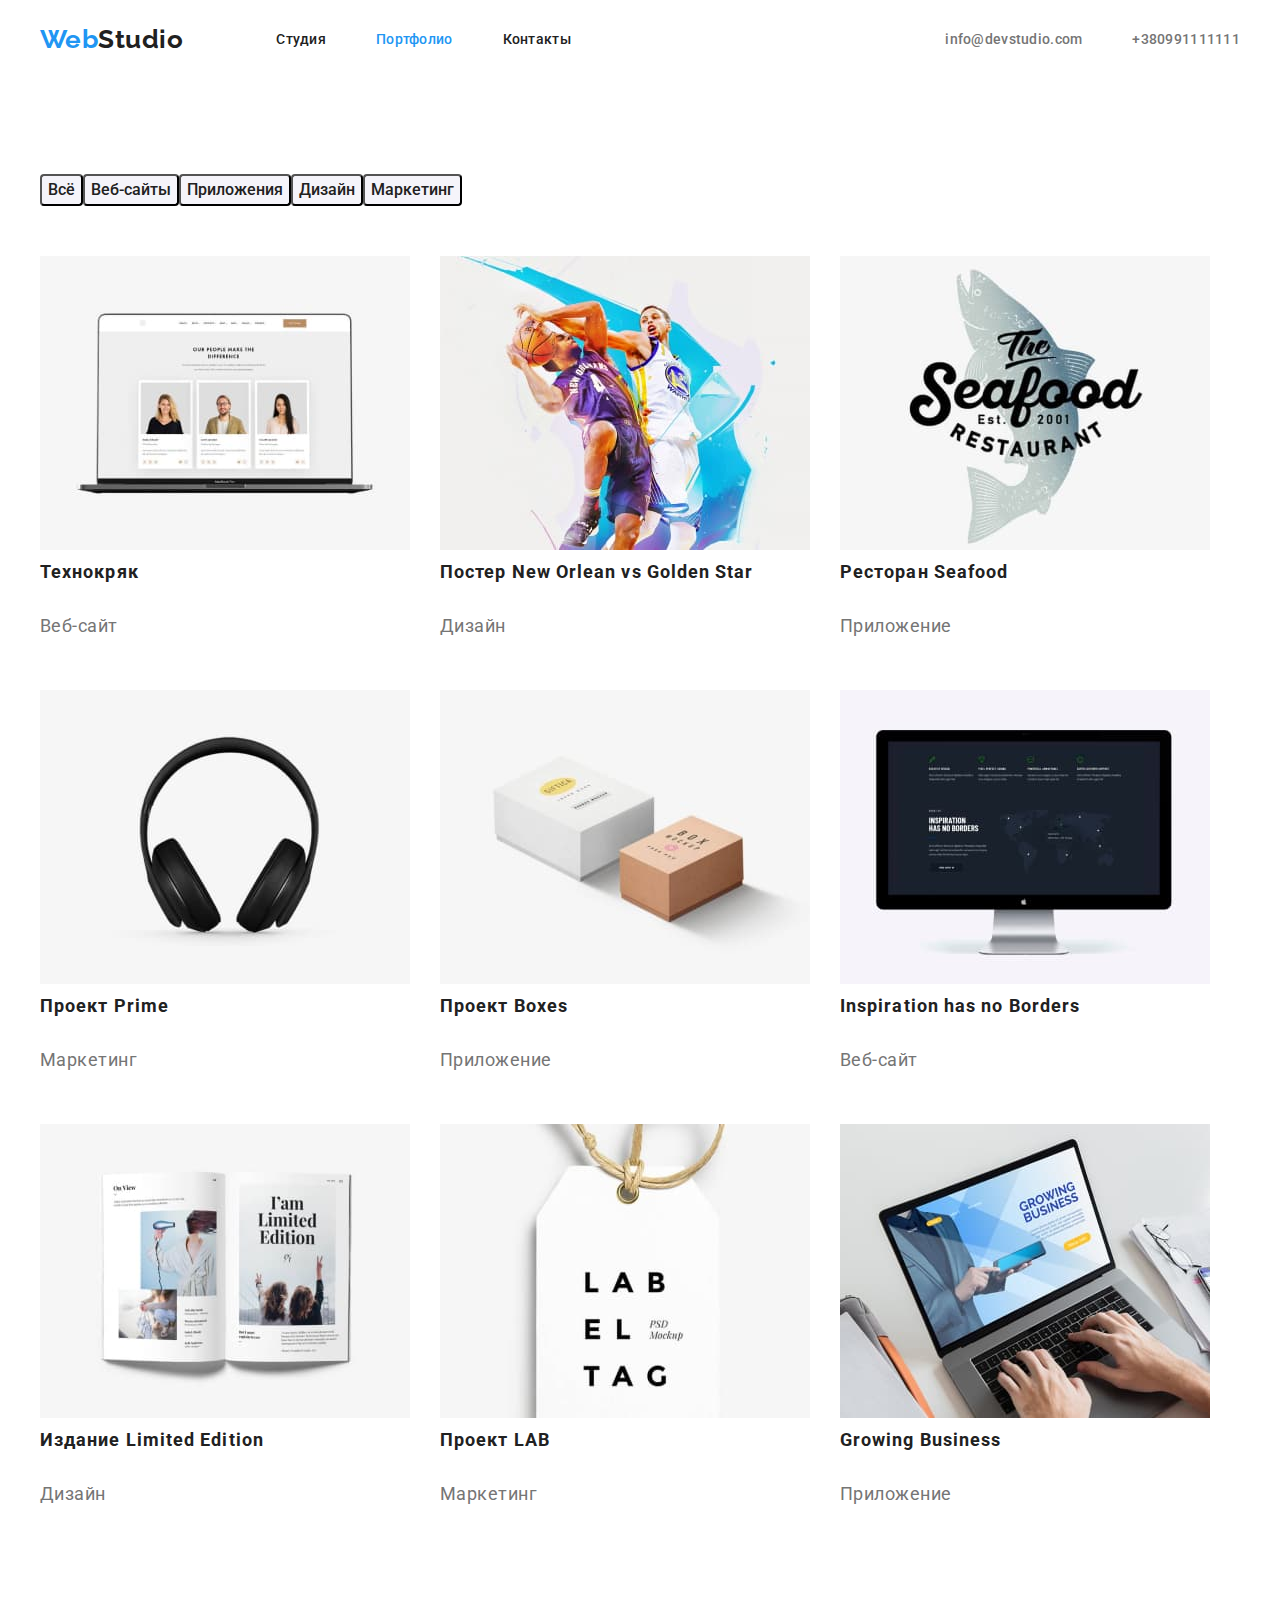
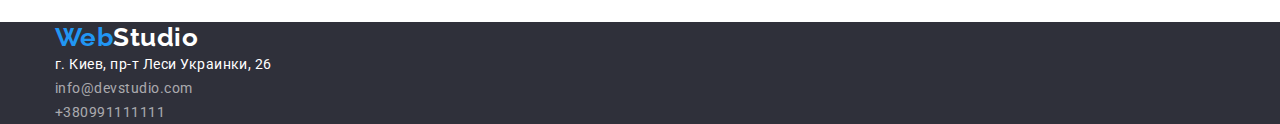
==== portfolio.html @ bba6cf18 "comit 4" ====
<!DOCTYPE html>
<html lang="en"></html>
<head>
  <meta charset="UTF-8" />
  <meta name="vievport" content="width=device-width, initial-scale=1.0" />
  <title>Document</title>
  <link
    href="https://fonts.googleapis.com/css2?family=Raleway:wght@700&family=Roboto:wght@400;500;700;900&display=swap"
    rel="stylesheet"
  />
  <link
    rel="stylesheet"
    href="https://cdnjs.cloudflare.com/ajax/libs/modern-normalize/1.1.0/modern-normalize.min.css"
  />
  <link rel="stylesheet" href="./css/styles.css" />
</head>
<body>
  <header>
    <div class="container header">
      <!-- <logo> -->
      <a href="./images/webStudio.jpg" class="logo heder"
        >Web<span class="studio">Studio</span></a
      >
      <!-- <nav> -->
      <nav>
        <ul class="site-nav list">
          <li class="item">
            <a href="./index.html" class="link">Студия</a>
          </li>
          <li class="item">
            <a href="./portfolio.html" class="link curent">Портфолио</a>
          </li>
          <li class="item">
            <a href="/" class="link">Контакты</a>
          </li>
        </ul>
      </nav>
      <!-- auth -->
      <ul class="site-auth list">
        <li class="item">
          <a href="emailto:info@devstudio.com" class="link"
            >info@devstudio.com</a
          >
        </li>
        <li class="item">
          <a href="tel=+380991111111" class="link">+380991111111</a>
        </li>
      </ul>
    </div>
  </header>

  <!-- list -->
  <main>
    <section class="button">
      <ul class="list container main">
        <li><button type="button" class="secondary">Всё</button></li>
        <li><button type="button" class="secondary">Веб-сайты</button></li>
        <li><button type="button" class="secondary">Приложения</button></li>
        <li><button type="button" class="secondary">Дизайн</button></li>
        <li><button type="button" class="secondary">Маркетинг</button></li>
      </ul>

      <!-- content -->
      <ul class="list container content-two-page">
        <li class="photo-text">
          <a href="/" class="photo-imag">
            <img src="./images/portfolio1.jpg" width="370" alt="ноутбук" />
            <dt class="photo-main">Технокряк</dt>
            <p class="photo-secondary">Веб-сайт</p>
          </a>
        </li>
        <li class="photo-text">
          <a href="/" class="photo-imag">
            <img src="./images/portfolio2.jpg" width="370" alt="игра" />
            <dt class="photo-main">Постер New Orlean vs Golden Star</dt>
            <p class="photo-secondary">Дизайн</p>
          </a>
        </li>
        <li class="photo-text">
          <a href="/" class="photo-imag">
            <img src="./images/portfolio3.jpg" width="370" alt="принт" />
            <dt class="photo-main">Ресторан Seafood</dt>
            <p class="photo-secondary">Приложение</p>
          </a>
        </li>
        <li class="photo-text">
          <a href="/" class="photo-imag">
            <img src="./images/portfolio4.jpg" width="370" alt="наушники" />
            <dt class="photo-main">Проект Prime</dt>
            <p class="photo-secondary">Маркетинг</p>
          </a>
        </li>
        <li class="photo-text">
          <a href="/" class="photo-imag">
            <img src="./images/portfolio5.jpg" width="370" alt="коробки" />
            <dt class="photo-main">Проект Boxes</dt>
            <p class="photo-secondary">Приложение</p>
          </a>
        </li>
        <li class="photo-text">
          <a href="/" class="photo-imag">
            <img src="./images/portfolio6.jpg" width="370" alt="монитор" />
            <dt class="photo-main">Inspiration has no Borders</dt>
            <p class="photo-secondary">Веб-сайт</p>
          </a>
        </li>
        <li class="photo-text">
          <a href="/" class="photo-imag">
            <img src="./images/portfolio7.jpg" width="370" alt="каталог" />
            <dt class="photo-main">Издание Limited Edition</dt>
            <p class="photo-secondary">Дизайн</p>
          </a>
        </li>
        <li class="photo-text">
          <a href="/" class="photo-imag">
            <img src="./images/portfolio8.jpg" width="370" alt="лейбл" />
            <dt class="photo-main">Проект LAB</dt>
            <p class="photo-secondary">Маркетинг</p>
          </a>
        </li>
        <li class="photo-text">
          <a href="/" class="photo-imag">
            <img src="./images/portfolio9.jpg" width="370" alt="робота" />
            <dt class="photo-main">Growing Business</dt>
            <p class="photo-secondary">Приложение</p>
          </a>
        </li>
      </ul>
    </section>
  </main>

  <!-- supporting information -->
  <footer class="footer">
    <div class="container-footer">
      <a href="./images/webStudio.jpg" class="logo footer"
        >Web<span class="footer-studio">Studio</span></a
      >
      <adress>
        <ul class="list">
          <li>
            <a
              href="https://www.google.com/maps/place/%D0%B1%D1%83%D0%BB%D1%8C%D0%B2%D0%B0%D1%80+%D0%9B%D0%B5%D1%81%D1%96+%D0%A3%D0%BA%D1%80%D0%B0%D1%97%D0%BD%D0%BA%D0%B8,+26,+%D0%9A%D0%B8%D1%97%D0%B2,+02000/@50.4265807,30.5361971,17z/data=!3m1!4b1!4m5!3m4!1s0x40d4cf0e033ecbe9:0x57a4dffefec77da0!8m2!3d50.4265807!4d30.5383858"
              target="_blank"
              rel="noopener noreferrer"
              class="footer-adres"
              >г. Киев, пр-т Леси Украинки, 26</a
            >
          </li>
          <li>
            <a href="emailto:info@devstudio.com" class="footer-nav"
              >info@devstudio.com</a
            >
          </li>
          <li>
            <a href="tel=+380991111111" class="footer-nav">+380991111111</a>
          </li>
        </ul>
      </adress>
    </div>
  </footer>
</body>
---- css/styles.css ----
:root {
  --primery-text-cplor: #212121;
  --secondary-color: rgba(117, 117, 117, 1);
  --akcent: #2196f3;
  --primary-wite-color: #fff;
  --secondary-color-two: rgba(245, 244, 250, 1);
  --color-fon-hed-fot: rgba(47, 48, 58, 1);
}

body {
  background-color: var(--primary-wite-color);
  color: var(--primery-text-cplor);

  font-family: Roboto, sans-serif;
  letter-spacing: 0.03em;
}

b,
ul,
h1,
h2,
h3,
h4,
h5,
h6 {
  margin: 0;
  padding-left: 0;
}

.list {
  list-style: none;
}

.container {
  display: flex;
  margin-left: auto;
  margin-right: auto;
  align-items: center;
  padding-left: 15px;
  padding-right: 15px;
  width: 1230px;
}

.container-footer {
  margin-left: auto;
  margin-right: auto;
  align-items: center;
  padding-left: 15px;
  padding-right: 15px;
  width: 1200px;
}

/* button----------------------------------------  */
button {
  cursor: pointer;
}
/* button hero */
.button .primary {
  color: var(--primary-wite-color);
  background-color: var(--akcent);

  box-shadow: 0px 4px 4px rgba(0, 0, 0, 0.15);
  border-radius: 4px;

  font-weight: 700;
  font-size: 16px;
  line-height: 30px;
}
/* button two page */
.button .secondary {
  margin-top: 94px;

  font-family: Roboto, sans-serif;
  color: var(--primery-text-cplor);
  background-color: var(--secondary-color-two);
  cursor: pointer;
  font-family: Roboto, sans-serif;

  border-radius: 4px;

  font-weight: 500;
  font-size: 16px;
  line-height: 1.62;
}

.button .secondary:hover,
.button .secondary:focus {
  color: var(--primary-wite-color);
  background-color: var(--akcent);
}

/* header---------------------------------------- */

/* logo----------------------------------------  */

.logo.heder {
  margin-right: 93px;

  color: var(--akcent);
  font-family: Raleway, sans-serif;
  font-weight: 700;
  font-size: 26px;
  line-height: 1.2;

  text-decoration: none;
}

.logo .studio {
  color: var(--primery-text-cplor);
}

/* nav----------------------------------------- */
.site-nav {
  display: flex;
}
.site-nav .item {
  margin-right: 50px;
}
.site-nav .item:last-child {
  margin-right: 0;
}
.site-nav .link {
  display: block;
  padding-top: 32px;
  padding-bottom: 32px;

  color: var(--primery-text-cplor);
  font-weight: 500;
  font-size: 14px;
  line-height: 1.14;
  letter-spacing: 0.02em;

  text-decoration: none;
}
.site-nav .link:hover,
.site-nav .link:focus {
  color: var(--akcent);
}

/* auth----------------------------------------  */
.site-auth {
  display: flex;
  margin-left: auto;
}
.site-auth .item + .item {
  margin-left: 50px;
}
.site-auth .link {
  display: block;
  padding-top: 32px;
  padding-bottom: 32px;

  color: var(--secondary-color);
  font-weight: 500;
  font-size: 14px;
  line-height: 1.14;
  letter-spacing: 0.02em;
  text-decoration: none;
}
.site-auth .link:hover,
.site-auth .link:focus {
  color: var(--akcent);
}

.site-nav .link.curent {
  color: var(--akcent);
}

/* main---------------------------------------- */
/* hero---------------------------------------- */
.content.button {
  background-color: var(--color-fon-hed-fot);
  text-transform: uppercase;

  text-align: center;

  height: 600px;
  margin-left: auto;
  margin-right: auto;
}
.content .hero-text {
  color: var(--primary-wite-color);
  font-weight: 900;
  font-size: 44px;
  line-height: 1.36;
  text-align: center;
  letter-spacing: 0.06em;
}
/* work---------------------------------------- */
.work-factory {
  margin-left: 30px;
}
.work-factory:nth-child(+ 3) {
  margin-right: 0;
}
.work-main {
  text-transform: uppercase;
  font-weight: 700;
  font-size: 14px;
  line-height: 1.14;
}
.work-secondary {
  color: var(--secondary-color);

  font-size: 14px;
  line-height: 1.71;
}

/* photo---------------------------------------- */
.photo-factory {
  margin-right: 30px;
}
.photo-factory:nth-child(+ 3) {
  margin-right: 0;
}

.head-text {
  font-weight: 700;
  font-size: 36px;
  line-height: 1.16;
  text-align: center;
  margin-top: 94px;
  margin-bottom: 50px;
}
/* employees---------------------------------------- */
.content.employees {
  background-color: var(--secondary-color-two);
}
.content.employees .fon {
  background-color: var(--primary-wite-color);
  margin-right: 30px;
  margin-bottom: 94px;
}
.fon:nth-child(+ 1) {
  margin: 0;
}
.content .employees-main {
  font-weight: 500;
  font-size: 16px;
  line-height: 1.18;
}
.content .employees-secondary {
  color: var(--secondary-color);

  font-size: 16px;
  line-height: 1.18;
}

/* content two page---------------------------------------- */
.container.main {
  margin-left: auto;
  margin-right: auto;
}

.content-two-page {
  display: flex;
  flex-wrap: wrap;
  margin-top: 50px;
  margin-bottom: 94px;
}

.photo-text {
  box-sizing: border-box;
  /* border: 1px;
  border-color: aquamarine;  */

  height: 404px;
  width: 370px;
  margin-right: 30px;
  margin-bottom: 30px;
}
.photo-text:nth-child(3n) {
  margin-right: 0;
}
.photo-text:nth-last-child(-n + 3) {
  margin-bottom: 0;
}
.photo-imag {
  text-decoration: none;
}

.photo-main {
  color: var(--primery-text-cplor);
  font-weight: 700;
  font-size: 18px;
  line-height: 2;
  letter-spacing: 0.06em;
}
.photo-secondary {
  color: var(--secondary-color);

  font-size: 18px;
  line-height: 1.97;
}

/* footer---------------------------------------- */
.footer {
  background-color: var(--color-fon-hed-fot);
}
.logo.footer {
  color: var(--akcent);
  font-family: Raleway, sans-serif;
  font-weight: 700;
  font-size: 26px;
  line-height: 1.2;

  text-decoration: none;
}
.footer-studio {
  color: var(--primary-wite-color);
}
.footer .footer-adres {
  color: #fff;

  font-size: 14px;
  line-height: 1.7;

  text-decoration: none;
}
.footer .footer-nav {
  color: rgba(255, 255, 255, 0.6);

  font-size: 14px;
  line-height: 1.7;

  text-decoration: none;
}

/* support information---------------------------------------- */

/* wite: #FFFFFF */
/* color header and footer: rgba(47, 48, 58, 1) */
/* secondary color page: rgba(245, 244, 250, 1) */

/* akcent color: #2196F3 */

/* main text color: #212121 */
/* secondary text color: rgba(117, 117, 117, 1) */

/* color secondary text address: rgba(255, 255, 255, 0.6) */
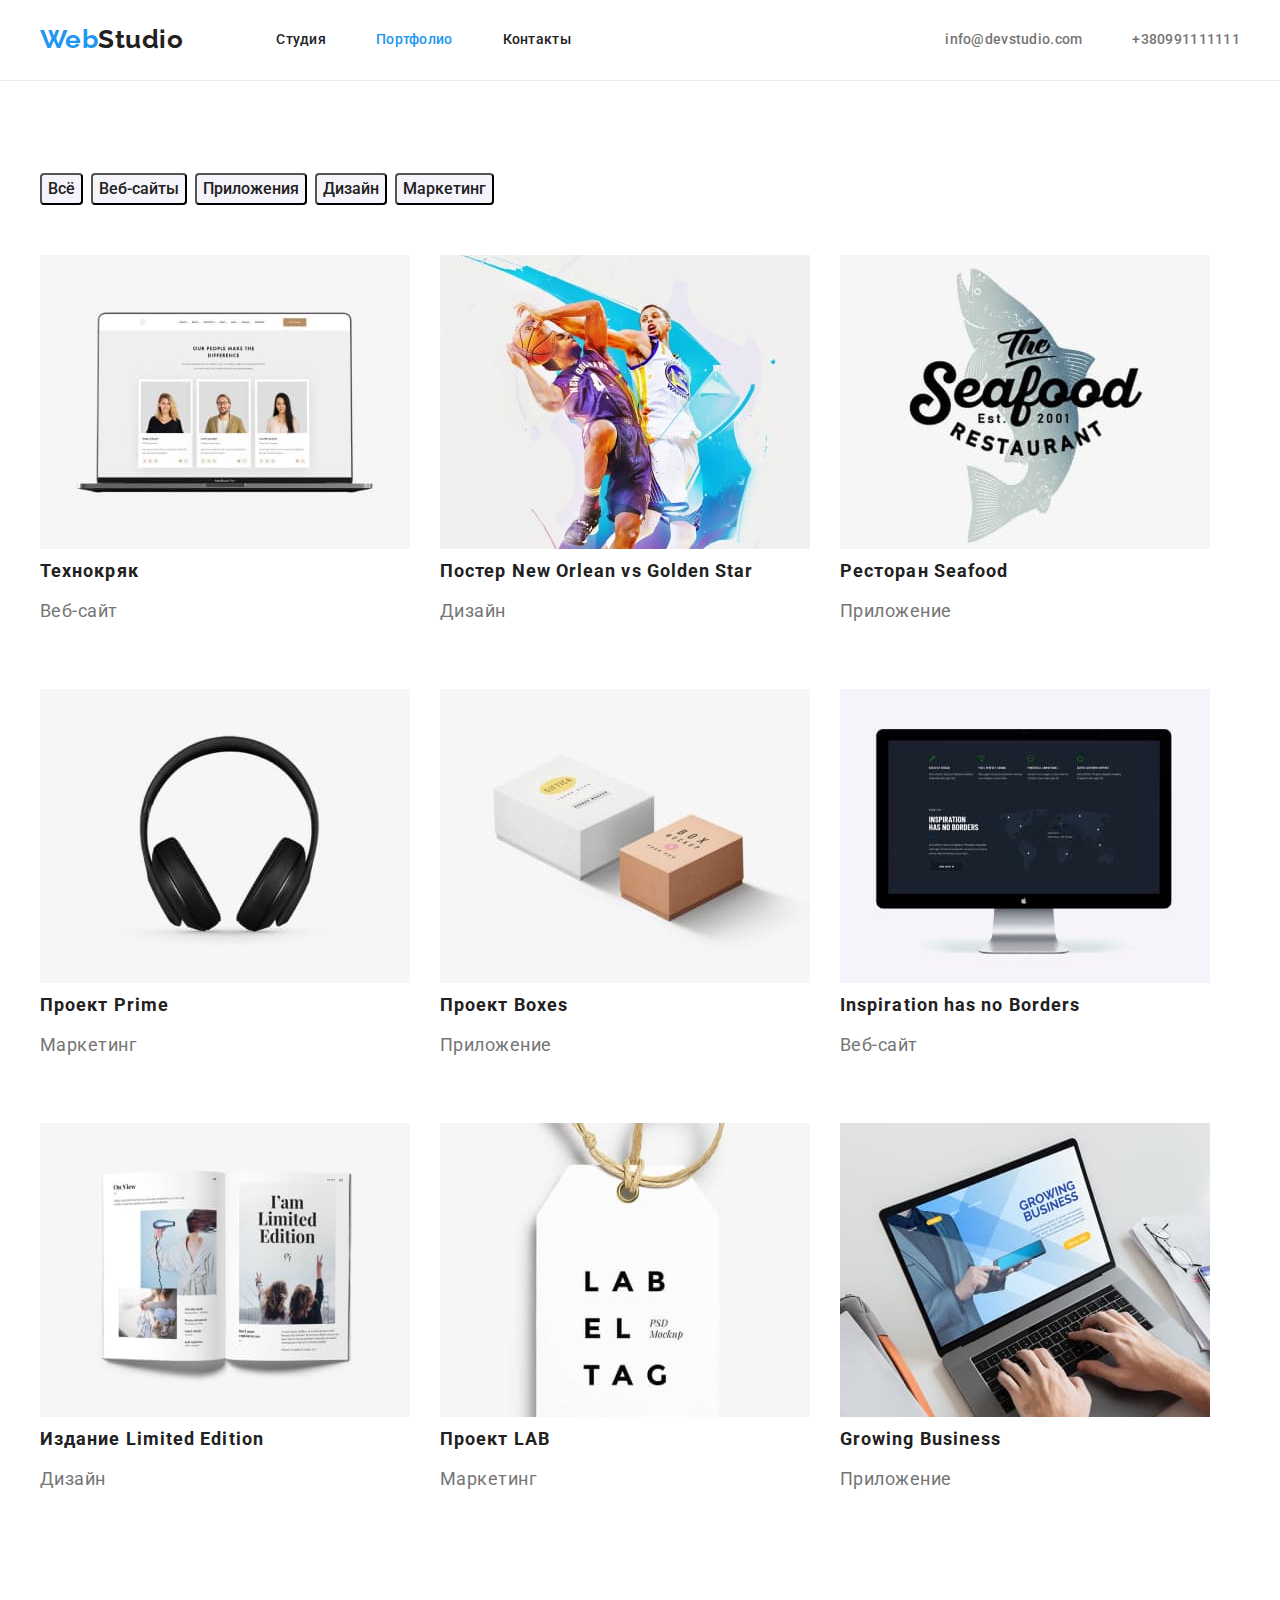
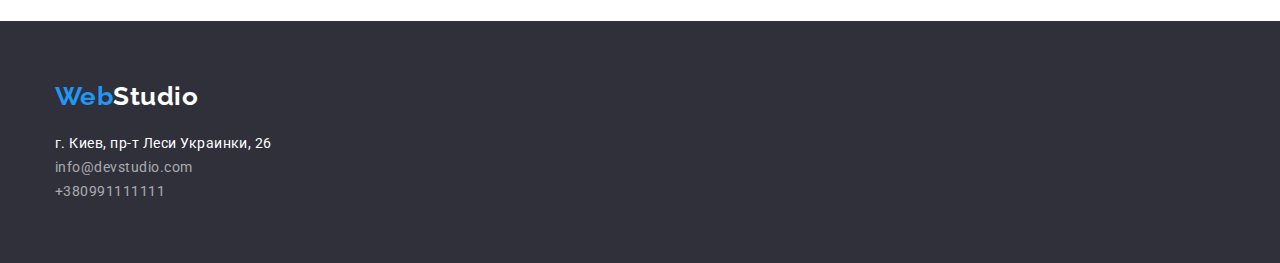
==== commit 08ee02a7: "comit 5" ====
--- a/portfolio.html
+++ b/portfolio.html
@@ -65,64 +65,82 @@
         <li class="photo-text">
           <a href="/" class="photo-imag">
             <img src="./images/portfolio1.jpg" width="370" alt="ноутбук" />
-            <dt class="photo-main">Технокряк</dt>
-            <p class="photo-secondary">Веб-сайт</p>
+            <div class="text-info-photo">
+              <h3 class="photo-main">Технокряк</h3>
+              <p class="photo-secondary">Веб-сайт</p>
+            </div>
           </a>
         </li>
         <li class="photo-text">
           <a href="/" class="photo-imag">
             <img src="./images/portfolio2.jpg" width="370" alt="игра" />
-            <dt class="photo-main">Постер New Orlean vs Golden Star</dt>
-            <p class="photo-secondary">Дизайн</p>
+            <div class="text-info-photo">
+              <h3 class="photo-main">Постер New Orlean vs Golden Star</h3>
+              <p class="photo-secondary">Дизайн</p>
+            </div>
           </a>
         </li>
         <li class="photo-text">
           <a href="/" class="photo-imag">
             <img src="./images/portfolio3.jpg" width="370" alt="принт" />
-            <dt class="photo-main">Ресторан Seafood</dt>
-            <p class="photo-secondary">Приложение</p>
+            <div class="text-info-photo">
+              <h3 class="photo-main">Ресторан Seafood</h3>
+              <p class="photo-secondary">Приложение</p>
+            </div>
           </a>
         </li>
         <li class="photo-text">
           <a href="/" class="photo-imag">
             <img src="./images/portfolio4.jpg" width="370" alt="наушники" />
-            <dt class="photo-main">Проект Prime</dt>
-            <p class="photo-secondary">Маркетинг</p>
+            <div class="text-info-photo">
+              <h3 class="photo-main">Проект Prime</h3>
+              <p class="photo-secondary">Маркетинг</p>
+            </div>
           </a>
         </li>
         <li class="photo-text">
           <a href="/" class="photo-imag">
             <img src="./images/portfolio5.jpg" width="370" alt="коробки" />
-            <dt class="photo-main">Проект Boxes</dt>
-            <p class="photo-secondary">Приложение</p>
+            <div class="text-info-photo">
+              <h3 class="photo-main">Проект Boxes</h3>
+              <p class="photo-secondary">Приложение</p>
+            </div>
           </a>
         </li>
         <li class="photo-text">
           <a href="/" class="photo-imag">
             <img src="./images/portfolio6.jpg" width="370" alt="монитор" />
-            <dt class="photo-main">Inspiration has no Borders</dt>
-            <p class="photo-secondary">Веб-сайт</p>
+            <div class="text-info-photo">
+              <h3 class="photo-main">Inspiration has no Borders</h3>
+              <p class="photo-secondary">Веб-сайт</p>
+            </div>
           </a>
         </li>
         <li class="photo-text">
           <a href="/" class="photo-imag">
             <img src="./images/portfolio7.jpg" width="370" alt="каталог" />
-            <dt class="photo-main">Издание Limited Edition</dt>
-            <p class="photo-secondary">Дизайн</p>
+            <div class="text-info-photo">
+              <h3 class="photo-main">Издание Limited Edition</h3>
+              <p class="photo-secondary">Дизайн</p>
+            </div>
           </a>
         </li>
         <li class="photo-text">
           <a href="/" class="photo-imag">
             <img src="./images/portfolio8.jpg" width="370" alt="лейбл" />
-            <dt class="photo-main">Проект LAB</dt>
-            <p class="photo-secondary">Маркетинг</p>
+            <div class="text-info-photo">
+              <h3 class="photo-main">Проект LAB</h3>
+              <p class="photo-secondary">Маркетинг</p>
+            </div>
           </a>
         </li>
         <li class="photo-text">
           <a href="/" class="photo-imag">
             <img src="./images/portfolio9.jpg" width="370" alt="робота" />
-            <dt class="photo-main">Growing Business</dt>
-            <p class="photo-secondary">Приложение</p>
+            <div class="text-info-photo">
+              <h3 class="photo-main">Growing Business</h3>
+              <p class="photo-secondary">Приложение</p>
+            </div>
           </a>
         </li>
       </ul>
@@ -136,7 +154,7 @@
         >Web<span class="footer-studio">Studio</span></a
       >
       <adress>
-        <ul class="list">
+        <ul class="list footer-info">
           <li>
             <a
               href="https://www.google.com/maps/place/%D0%B1%D1%83%D0%BB%D1%8C%D0%B2%D0%B0%D1%80+%D0%9B%D0%B5%D1%81%D1%96+%D0%A3%D0%BA%D1%80%D0%B0%D1%97%D0%BD%D0%BA%D0%B8,+26,+%D0%9A%D0%B8%D1%97%D0%B2,+02000/@50.4265807,30.5361971,17z/data=!3m1!4b1!4m5!3m4!1s0x40d4cf0e033ecbe9:0x57a4dffefec77da0!8m2!3d50.4265807!4d30.5383858"
--- a/css/styles.css
+++ b/css/styles.css
@@ -56,6 +56,8 @@
 }
 /* button hero */
 .button .primary {
+  display: inline-block;
+
   color: var(--primary-wite-color);
   background-color: var(--akcent);
 
@@ -68,8 +70,6 @@
 }
 /* button two page */
 .button .secondary {
-  margin-top: 94px;
-
   font-family: Roboto, sans-serif;
   color: var(--primery-text-cplor);
   background-color: var(--secondary-color-two);
@@ -129,7 +129,6 @@
   font-size: 14px;
   line-height: 1.14;
   letter-spacing: 0.02em;
-
   text-decoration: none;
 }
 .site-nav .link:hover,
@@ -138,6 +137,9 @@
 }
 
 /* auth----------------------------------------  */
+header {
+  outline: 1px solid rgba(236, 236, 236, 1);
+}
 .site-auth {
   display: flex;
   margin-left: auto;
@@ -169,16 +171,21 @@
 /* main---------------------------------------- */
 /* hero---------------------------------------- */
 .content.button {
-  background-color: var(--color-fon-hed-fot);
-  text-transform: uppercase;
-
-  text-align: center;
-
+  text-align: center;
   height: 600px;
   margin-left: auto;
   margin-right: auto;
+
+  background-color: var(--color-fon-hed-fot);
+  text-transform: uppercase;
 }
 .content .hero-text {
+  display: inline-block;
+  width: 696px;
+  height: 120px;
+  padding-top: 200px;
+  text-align: center;
+
   color: var(--primary-wite-color);
   font-weight: 900;
   font-size: 44px;
@@ -194,6 +201,9 @@
   margin-right: 0;
 }
 .work-main {
+  display: block;
+  margin-top: 30px;
+
   text-transform: uppercase;
   font-weight: 700;
   font-size: 14px;
@@ -201,7 +211,6 @@
 }
 .work-secondary {
   color: var(--secondary-color);
-
   font-size: 14px;
   line-height: 1.71;
 }
@@ -215,14 +224,26 @@
 }
 
 .head-text {
+  text-align: center;
+  margin-bottom: 50px;
+  padding-top: 93px;
+
   font-weight: 700;
   font-size: 36px;
   line-height: 1.16;
+}
+
+/* employees---------------------------------------- */
+.head-text-employees {
   text-align: center;
   margin-top: 94px;
   margin-bottom: 50px;
-}
-/* employees---------------------------------------- */
+  padding-top: 93px;
+
+  font-weight: 700;
+  font-size: 36px;
+  line-height: 1.16;
+}
 .content.employees {
   background-color: var(--secondary-color-two);
 }
@@ -234,36 +255,46 @@
 .fon:nth-child(+ 1) {
   margin: 0;
 }
+.photo-text-page-one {
+  display: block;
+  text-align: center;
+}
 .content .employees-main {
   font-weight: 500;
   font-size: 16px;
   line-height: 1.18;
+  margin-top: 30px;
 }
 .content .employees-secondary {
   color: var(--secondary-color);
 
   font-size: 16px;
   line-height: 1.18;
+
+  margin-top: 10px;
 }
 
 /* content two page---------------------------------------- */
+
 .container.main {
-  margin-left: auto;
-  margin-right: auto;
-}
-
+  padding-top: 93px;
+}
+.container.main .secondary {
+  display: inline-block;
+  margin-right: 8px;
+}
 .content-two-page {
   display: flex;
   flex-wrap: wrap;
   margin-top: 50px;
   margin-bottom: 94px;
 }
+.text-info-photo {
+  display: inline-block;
+}
 
 .photo-text {
   box-sizing: border-box;
-  /* border: 1px;
-  border-color: aquamarine;  */
-
   height: 404px;
   width: 370px;
   margin-right: 30px;
@@ -280,6 +311,11 @@
 }
 
 .photo-main {
+  display: inline-block;
+  width: 322px;
+  height: 36;
+  text-align: left;
+
   color: var(--primery-text-cplor);
   font-weight: 700;
   font-size: 18px;
@@ -287,6 +323,12 @@
   letter-spacing: 0.06em;
 }
 .photo-secondary {
+  display: inline-block;
+  width: 322px;
+  height: 30;
+  text-align: left;
+  margin-top: 4px;
+
   color: var(--secondary-color);
 
   font-size: 18px;
@@ -297,7 +339,12 @@
 .footer {
   background-color: var(--color-fon-hed-fot);
 }
+.container-footer {
+  padding-top: 60px;
+  padding-bottom: 60px;
+}
 .logo.footer {
+  display: block;
   color: var(--akcent);
   font-family: Raleway, sans-serif;
   font-weight: 700;
@@ -305,13 +352,13 @@
   line-height: 1.2;
 
   text-decoration: none;
+  margin-bottom: 20px;
 }
 .footer-studio {
   color: var(--primary-wite-color);
 }
 .footer .footer-adres {
   color: #fff;
-
   font-size: 14px;
   line-height: 1.7;
 
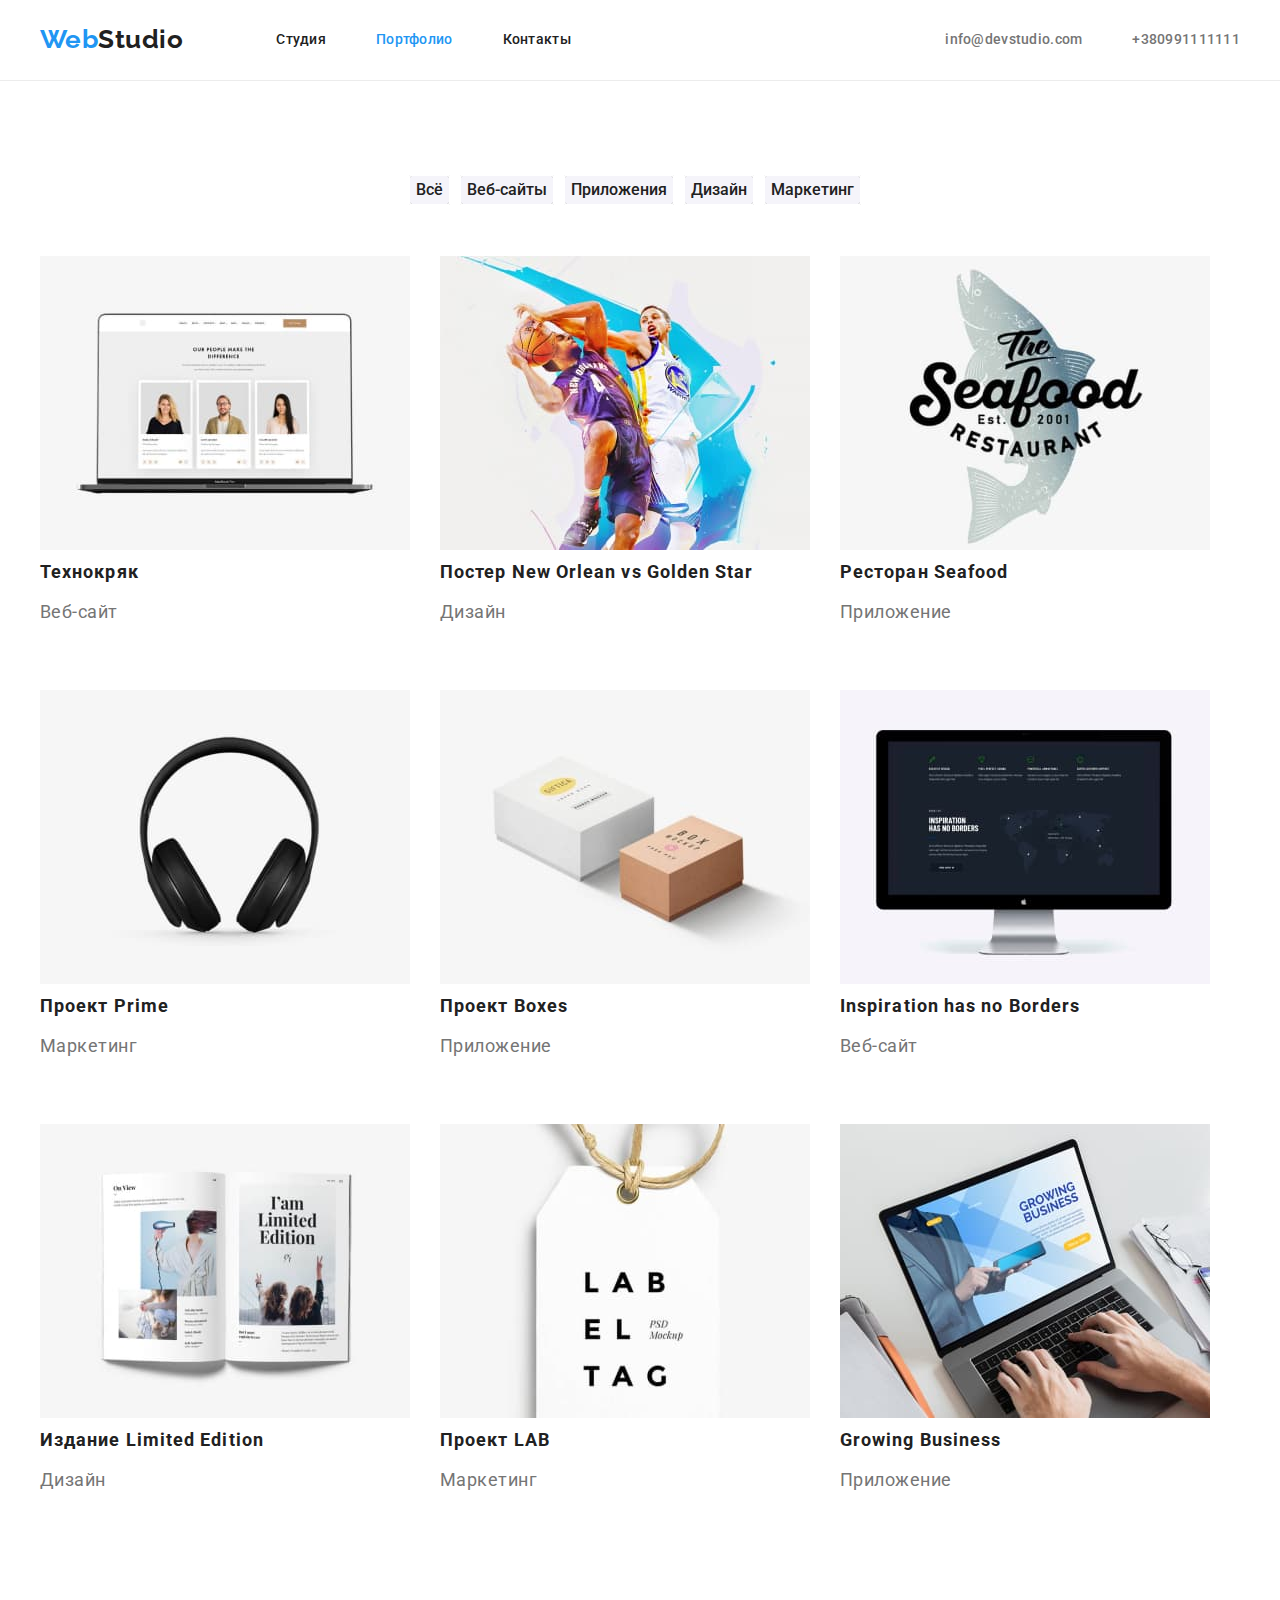
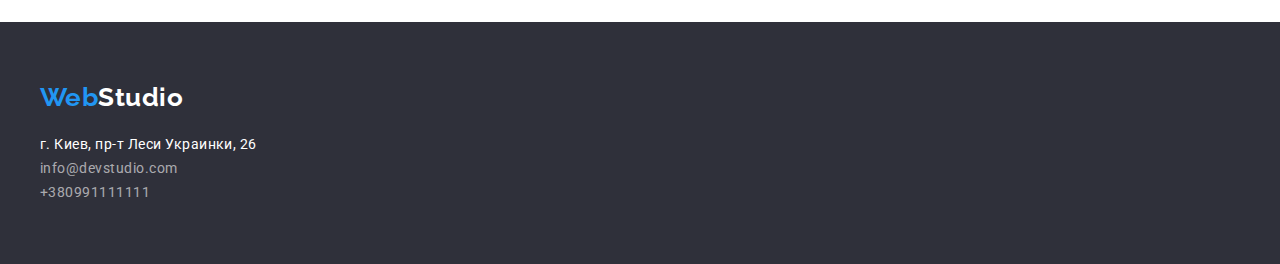
==== commit 12c98272: "comit 6" ====
--- a/portfolio.html
+++ b/portfolio.html
@@ -31,7 +31,7 @@
             <a href="./portfolio.html" class="link curent">Портфолио</a>
           </li>
           <li class="item">
-            <a href="/" class="link">Контакты</a>
+            <a href="./contacts.html" class="link">Контакты</a>
           </li>
         </ul>
       </nav>
--- a/css/styles.css
+++ b/css/styles.css
@@ -24,7 +24,7 @@
 h5,
 h6 {
   margin: 0;
-  padding-left: 0;
+  padding: 0;
 }
 
 .list {
@@ -41,13 +41,25 @@
   width: 1230px;
 }
 
+.container.header {
+  display: flex;
+  margin-left: auto;
+  margin-right: auto;
+  text-align: center;
+  padding-left: 15px;
+  padding-right: 15px;
+  width: 1230px;
+}
 .container-footer {
+  display: block;
   margin-left: auto;
   margin-right: auto;
   align-items: center;
   padding-left: 15px;
   padding-right: 15px;
-  width: 1200px;
+  width: 1230px;
+  padding-top: 60px;
+  padding-bottom: 60px;
 }
 
 /* button----------------------------------------  */
@@ -56,28 +68,40 @@
 }
 /* button hero */
 .button .primary {
-  display: inline-block;
+  display: block;
+  margin-right: auto;
+  margin-left: auto;
+  margin-top: 30px;
 
   color: var(--primary-wite-color);
   background-color: var(--akcent);
-
+  border-radius: 4px;
+  font-weight: 700;
+  font-size: 16px;
+  line-height: 30px;
+  outline: 0px;
+}
+.button .primary:hover,
+.button .primary:focus {
   box-shadow: 0px 4px 4px rgba(0, 0, 0, 0.15);
   border-radius: 4px;
-
   font-weight: 700;
   font-size: 16px;
   line-height: 30px;
 }
 /* button two page */
 .button .secondary {
+  display: block;
+  margin-right: auto;
+  margin-left: auto;
+  outline: auto var(--primary-wite-color);
+
   font-family: Roboto, sans-serif;
   color: var(--primery-text-cplor);
   background-color: var(--secondary-color-two);
   cursor: pointer;
   font-family: Roboto, sans-serif;
-
   border-radius: 4px;
-
   font-weight: 500;
   font-size: 16px;
   line-height: 1.62;
@@ -90,7 +114,9 @@
 }
 
 /* header---------------------------------------- */
-
+header {
+  outline: 1px solid rgba(236, 236, 236, 1);
+}
 /* logo----------------------------------------  */
 
 .logo.heder {
@@ -137,9 +163,7 @@
 }
 
 /* auth----------------------------------------  */
-header {
-  outline: 1px solid rgba(236, 236, 236, 1);
-}
+
 .site-auth {
   display: flex;
   margin-left: auto;
@@ -170,11 +194,10 @@
 
 /* main---------------------------------------- */
 /* hero---------------------------------------- */
-.content.button {
+.content.hero {
+  display: block;
   text-align: center;
   height: 600px;
-  margin-left: auto;
-  margin-right: auto;
 
   background-color: var(--color-fon-hed-fot);
   text-transform: uppercase;
@@ -184,7 +207,7 @@
   width: 696px;
   height: 120px;
   padding-top: 200px;
-  text-align: center;
+  margin: 0;
 
   color: var(--primary-wite-color);
   font-weight: 900;
@@ -194,15 +217,17 @@
   letter-spacing: 0.06em;
 }
 /* work---------------------------------------- */
+.work .container {
+  margin-top: 94px;
+}
 .work-factory {
   margin-left: 30px;
 }
-.work-factory:nth-child(+ 3) {
-  margin-right: 0;
+.work-factory:nth-child(-n + 1) {
+  margin-left: 0;
 }
 .work-main {
   display: block;
-  margin-top: 30px;
 
   text-transform: uppercase;
   font-weight: 700;
@@ -277,10 +302,11 @@
 /* content two page---------------------------------------- */
 
 .container.main {
-  padding-top: 93px;
+  width: 495px;
+  margin-top: 94px;
 }
 .container.main .secondary {
-  display: inline-block;
+  display: flex;
   margin-right: 8px;
 }
 .content-two-page {
@@ -339,10 +365,7 @@
 .footer {
   background-color: var(--color-fon-hed-fot);
 }
-.container-footer {
-  padding-top: 60px;
-  padding-bottom: 60px;
-}
+
 .logo.footer {
   display: block;
   color: var(--akcent);
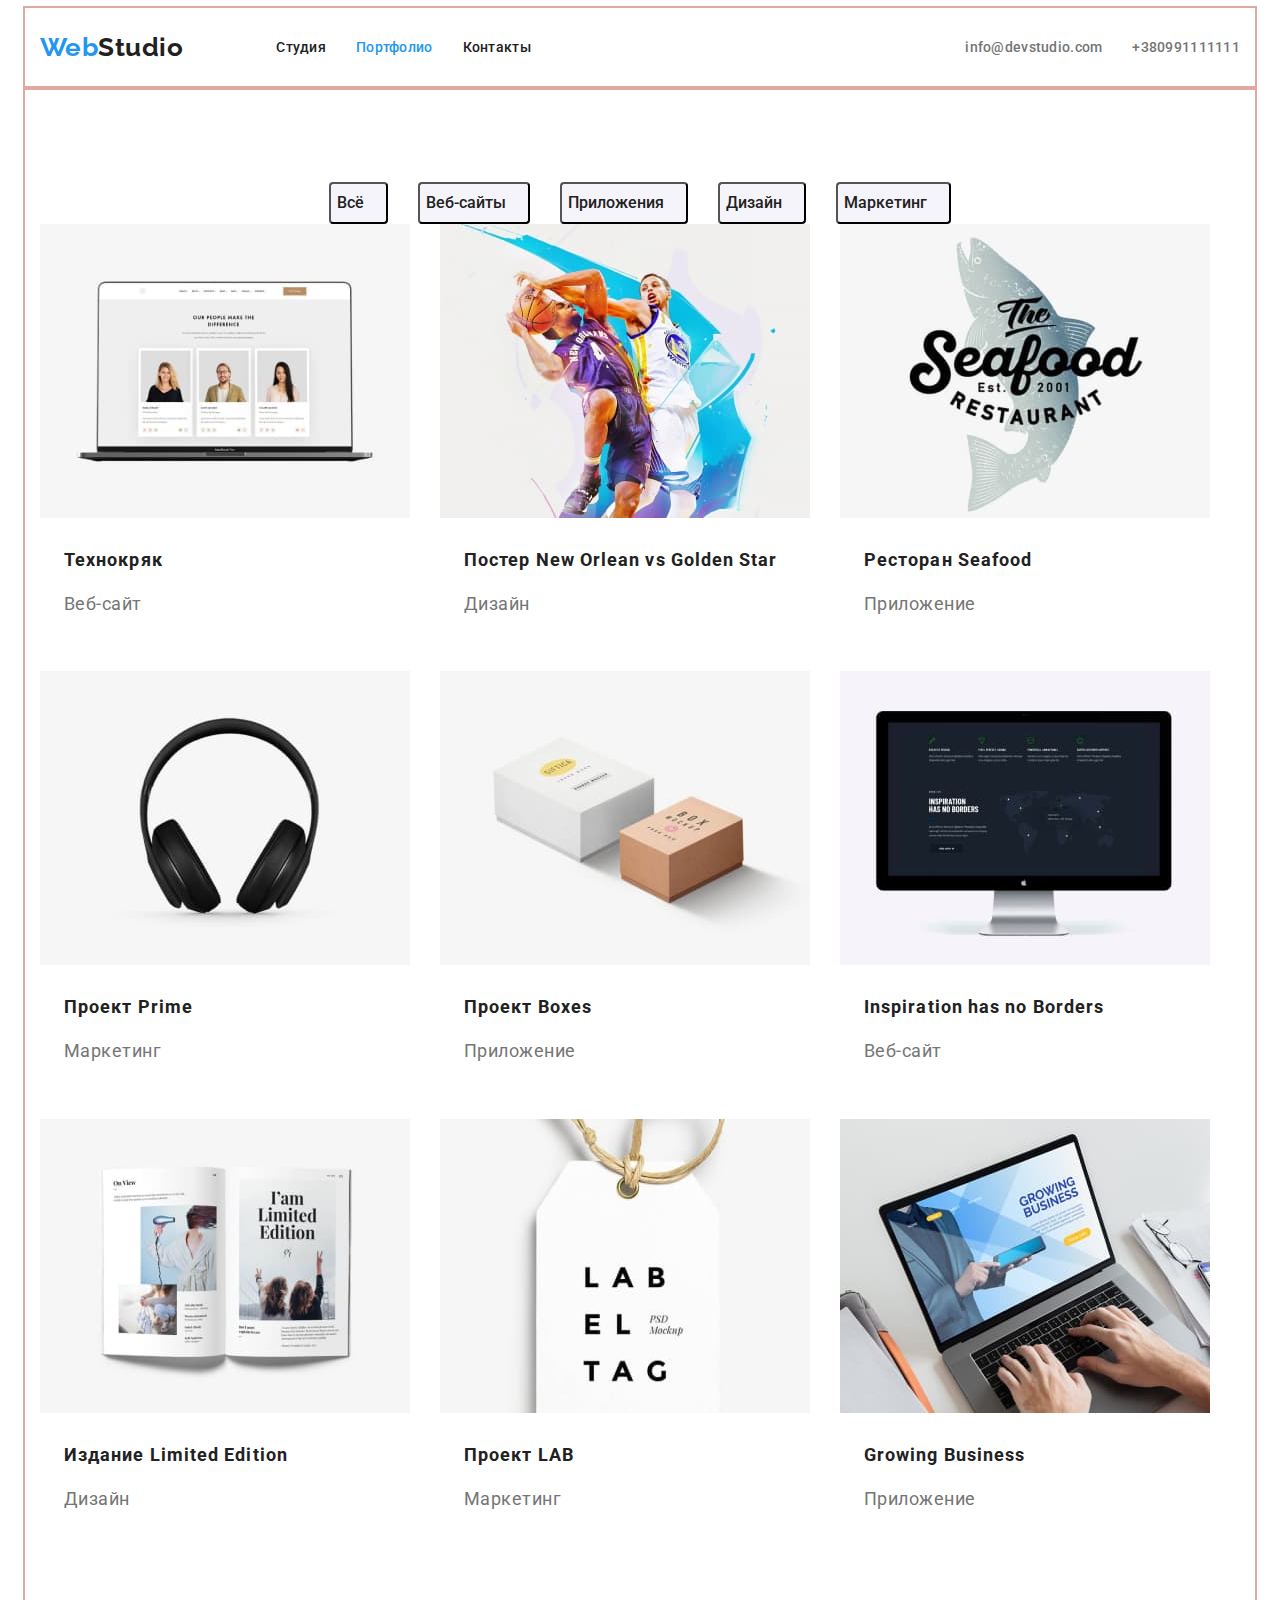
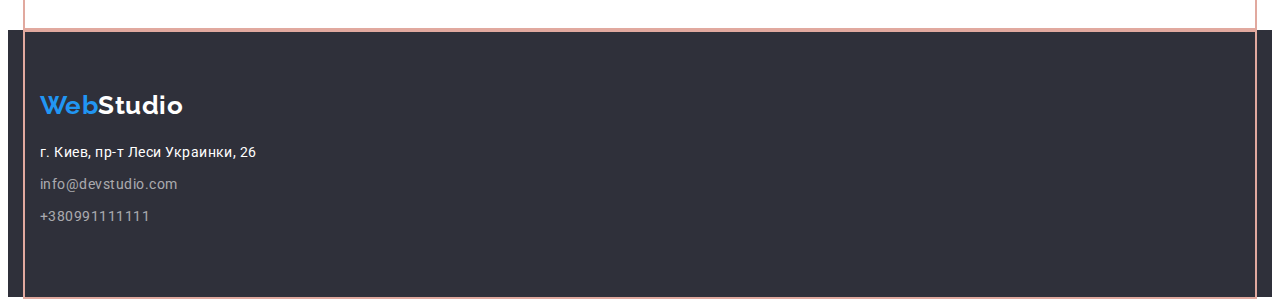
==== commit 3504ffd4: "comit 10" ====
--- a/portfolio.html
+++ b/portfolio.html
@@ -4,26 +4,18 @@
   <meta charset="UTF-8" />
   <meta name="vievport" content="width=device-width, initial-scale=1.0" />
   <title>Document</title>
-  <link
-    href="https://fonts.googleapis.com/css2?family=Raleway:wght@700&family=Roboto:wght@400;500;700;900&display=swap"
-    rel="stylesheet"
-  />
-  <link
-    rel="stylesheet"
-    href="https://cdnjs.cloudflare.com/ajax/libs/modern-normalize/1.1.0/modern-normalize.min.css"
-  />
-  <link rel="stylesheet" href="./css/styles.css" />
+  <link rel="stylesheet" href="https://fonts.googleapis.com/css2?family=Raleway:wght@700&family=Roboto:wght@400;500;700;900&display=swap">
+  <link rel="stylesheet" href="https://cdnjs.cloudflare.com/ajax/libs/modern-normalize/1.1.0/modern-normalize.min.css" integrity="sha512-wpPYUAdjBVSE4KJnH1VR1HeZfpl1ub8YT/NKx4PuQ5NmX2tKuGu6U/JRp5y+Y8XG2tV+wKQpNHVUX03MfMFn9Q==" crossorigin="anonymous" referrerpolicy="no-referrer" />
+  <link rel="stylesheet" href="./css/styles.css">
 </head>
 <body>
-  <header>
-    <div class="container header">
-      <!-- <logo> -->
-      <a href="./images/webStudio.jpg" class="logo heder"
-        >Web<span class="studio">Studio</span></a
-      >
-      <!-- <nav> -->
-      <nav>
-        <ul class="site-nav list">
+  <header class="">
+    <div class="conteiner main-meny">
+      <nav class="nav">
+        <!-- <logo> -->
+        <a href="./images/webStudio.jpg" class="logo">Web<span class="studio">Studio</span></a>
+        <!-- <title> -->
+        <ul  class="site-nav list">
           <li class="item">
             <a href="./index.html" class="link">Студия</a>
           </li>
@@ -31,149 +23,120 @@
             <a href="./portfolio.html" class="link curent">Портфолио</a>
           </li>
           <li class="item">
-            <a href="./contacts.html" class="link">Контакты</a>
+            <a href="/" class="link">Контакты</a>
           </li>
         </ul>
       </nav>
-      <!-- auth -->
-      <ul class="site-auth list">
-        <li class="item">
-          <a href="emailto:info@devstudio.com" class="link"
-            >info@devstudio.com</a
-          >
-        </li>
-        <li class="item">
-          <a href="tel=+380991111111" class="link">+380991111111</a>
-        </li>
-      </ul>
+        <!-- auth -->
+        <ul class="site-auth list">
+          <li class="item">
+            <a href="emailto:info@devstudio.com" class="link">info@devstudio.com</a>
+          </li>
+          <li class="item">
+            <a href="tel=+380991111111" class="link">+380991111111</a>
+          </li>
+        </ul>
     </div>
   </header>
 
   <!-- list -->
   <main>
-    <section class="button">
-      <ul class="list container main">
-        <li><button type="button" class="secondary">Всё</button></li>
-        <li><button type="button" class="secondary">Веб-сайты</button></li>
-        <li><button type="button" class="secondary">Приложения</button></li>
-        <li><button type="button" class="secondary">Дизайн</button></li>
-        <li><button type="button" class="secondary">Маркетинг</button></li>
-      </ul>
+    <section class="button conteiner two-page">
+        <ul class="list main">
+          <li class="item"><button type="button" class="secondary">Всё</button></li>
+          <li class="item"><button type="button" class="secondary">Веб-сайты</button></li>
+          <li class="item"><button type="button" class="secondary">Приложения</button></li>
+          <li class="item"><button type="button" class="secondary">Дизайн</button></li>
+          <li class="item"><button type="button" class="secondary">Маркетинг</button></li>
+        </ul>
 
-      <!-- content -->
-      <ul class="list container content-two-page">
-        <li class="photo-text">
-          <a href="/" class="photo-imag">
-            <img src="./images/portfolio1.jpg" width="370" alt="ноутбук" />
-            <div class="text-info-photo">
-              <h3 class="photo-main">Технокряк</h3>
-              <p class="photo-secondary">Веб-сайт</p>
-            </div>
+    <!-- content -->
+      <ul  class="list photo-t-p">
+        <li class="item">
+          <a href="/" class="photo-text">
+            <img src="./images/portfolio1.jpg" Width="370" alt="ноутбук" />
+            <dt class="photo-main">Технокряк</dt>
+            <p class="photo-secondary">Веб-сайт</p>
           </a>
         </li>
-        <li class="photo-text">
-          <a href="/" class="photo-imag">
-            <img src="./images/portfolio2.jpg" width="370" alt="игра" />
-            <div class="text-info-photo">
-              <h3 class="photo-main">Постер New Orlean vs Golden Star</h3>
-              <p class="photo-secondary">Дизайн</p>
-            </div>
+        <li class="item">
+          <a href="/" class="photo-text">
+            <img src="./images/portfolio2.jpg" Width="370" alt="игра" />
+            <dt class="photo-main">Постер New Orlean vs Golden Star</dt>
+            <p class="photo-secondary">Дизайн</p>
           </a>
         </li>
-        <li class="photo-text">
-          <a href="/" class="photo-imag">
-            <img src="./images/portfolio3.jpg" width="370" alt="принт" />
-            <div class="text-info-photo">
-              <h3 class="photo-main">Ресторан Seafood</h3>
-              <p class="photo-secondary">Приложение</p>
-            </div>
+        <li class="item">
+          <a href="/" class="photo-text">
+            <img src="./images/portfolio3.jpg" Width="370" alt="принт" />
+            <dt class="photo-main">Ресторан Seafood</dt>
+            <p class="photo-secondary">Приложение</p>
           </a>
         </li>
-        <li class="photo-text">
-          <a href="/" class="photo-imag">
-            <img src="./images/portfolio4.jpg" width="370" alt="наушники" />
-            <div class="text-info-photo">
-              <h3 class="photo-main">Проект Prime</h3>
-              <p class="photo-secondary">Маркетинг</p>
-            </div>
+        <li class="item">
+          <a href="/" class="photo-text">
+            <img src="./images/portfolio4.jpg" Width="370" alt="наушники" />
+            <dt class="photo-main">Проект Prime</dt>
+            <p class="photo-secondary">Маркетинг</p>
           </a>
         </li>
-        <li class="photo-text">
-          <a href="/" class="photo-imag">
-            <img src="./images/portfolio5.jpg" width="370" alt="коробки" />
-            <div class="text-info-photo">
-              <h3 class="photo-main">Проект Boxes</h3>
-              <p class="photo-secondary">Приложение</p>
-            </div>
+        <li class="item">
+          <a href="/" class="photo-text">
+            <img src="./images/portfolio5.jpg" Width="370" alt="коробки" />
+            <dt class="photo-main">Проект Boxes</dt>
+            <p class="photo-secondary">Приложение</p>
           </a>
         </li>
-        <li class="photo-text">
-          <a href="/" class="photo-imag">
-            <img src="./images/portfolio6.jpg" width="370" alt="монитор" />
-            <div class="text-info-photo">
-              <h3 class="photo-main">Inspiration has no Borders</h3>
-              <p class="photo-secondary">Веб-сайт</p>
-            </div>
+        <li class="item">
+          <a href="/" class="photo-text">
+            <img src="./images/portfolio6.jpg" Width="370" alt="монитор" />
+            <dt class="photo-main">Inspiration has no Borders</dt>
+            <p class="photo-secondary">Веб-сайт</p>
           </a>
         </li>
-        <li class="photo-text">
-          <a href="/" class="photo-imag">
-            <img src="./images/portfolio7.jpg" width="370" alt="каталог" />
-            <div class="text-info-photo">
-              <h3 class="photo-main">Издание Limited Edition</h3>
-              <p class="photo-secondary">Дизайн</p>
-            </div>
+        <li class="item">
+          <a href="/" class="photo-text">
+            <img src="./images/portfolio7.jpg" Width="370" alt="каталог" />
+            <dt class="photo-main">Издание Limited Edition</dt>
+            <p class="photo-secondary">Дизайн</p>
           </a>
         </li>
-        <li class="photo-text">
-          <a href="/" class="photo-imag">
-            <img src="./images/portfolio8.jpg" width="370" alt="лейбл" />
-            <div class="text-info-photo">
-              <h3 class="photo-main">Проект LAB</h3>
-              <p class="photo-secondary">Маркетинг</p>
-            </div>
+        <li class="item">
+          <a href="/" class="photo-text">
+            <img src="./images/portfolio8.jpg" Width="370" alt="лейбл"/>
+            <dt class="photo-main">Проект LAB</dt>
+            <p class="photo-secondary">Маркетинг</p>
           </a>
         </li>
-        <li class="photo-text">
-          <a href="/" class="photo-imag">
-            <img src="./images/portfolio9.jpg" width="370" alt="робота" />
-            <div class="text-info-photo">
-              <h3 class="photo-main">Growing Business</h3>
-              <p class="photo-secondary">Приложение</p>
-            </div>
+        <li class="item">
+          <a href="/" class="photo-text">
+            <img src="./images/portfolio9.jpg" Width="370" alt="робота"/>
+            <dt class="photo-main">Growing Business</dt>
+            <p class="photo-secondary">Приложение</p>
           </a>
         </li>
       </ul>
     </section>
   </main>
-
+  
   <!-- supporting information -->
-  <footer class="footer">
-    <div class="container-footer">
-      <a href="./images/webStudio.jpg" class="logo footer"
-        >Web<span class="footer-studio">Studio</span></a
-      >
+    <footer>
+      <section class="footer conteiner">
+        <a href="./images/webStudio.jpg" class="logo">Web<span class="footer-studio">Studio</span></a>
       <adress>
-        <ul class="list footer-info">
-          <li>
-            <a
-              href="https://www.google.com/maps/place/%D0%B1%D1%83%D0%BB%D1%8C%D0%B2%D0%B0%D1%80+%D0%9B%D0%B5%D1%81%D1%96+%D0%A3%D0%BA%D1%80%D0%B0%D1%97%D0%BD%D0%BA%D0%B8,+26,+%D0%9A%D0%B8%D1%97%D0%B2,+02000/@50.4265807,30.5361971,17z/data=!3m1!4b1!4m5!3m4!1s0x40d4cf0e033ecbe9:0x57a4dffefec77da0!8m2!3d50.4265807!4d30.5383858"
-              target="_blank"
-              rel="noopener noreferrer"
-              class="footer-adres"
-              >г. Киев, пр-т Леси Украинки, 26</a
-            >
-          </li>
-          <li>
-            <a href="emailto:info@devstudio.com" class="footer-nav"
-              >info@devstudio.com</a
-            >
-          </li>
-          <li>
-            <a href="tel=+380991111111" class="footer-nav">+380991111111</a>
-          </li>
-        </ul>
-      </adress>
-    </div>
-  </footer>
-</body>
+      <ul class="list">
+        <li>
+          <a href="https://www.google.com/maps/place/%D0%B1%D1%83%D0%BB%D1%8C%D0%B2%D0%B0%D1%80+%D0%9B%D0%B5%D1%81%D1%96+%D0%A3%D0%BA%D1%80%D0%B0%D1%97%D0%BD%D0%BA%D0%B8,+26,+%D0%9A%D0%B8%D1%97%D0%B2,+02000/@50.4265807,30.5361971,17z/data=!3m1!4b1!4m5!3m4!1s0x40d4cf0e033ecbe9:0x57a4dffefec77da0!8m2!3d50.4265807!4d30.5383858"
+            target="_blank"
+            rel="noopener noreferrer" class="footer-adres">г. Киев, пр-т Леси Украинки, 26</a>
+        </li>
+        <li>
+          <a href="emailto:info@devstudio.com" class="footer-nav">info@devstudio.com</a>
+        </li>
+        <li>
+          <a href="tel=+380991111111" class="footer-nav">+380991111111</a>
+        </li>
+      </ul>
+  </adress>
+    </footer>
+</body>--- a/css/styles.css
+++ b/css/styles.css
@@ -14,137 +14,129 @@
   font-family: Roboto, sans-serif;
   letter-spacing: 0.03em;
 }
-
-b,
-ul,
 h1,
 h2,
 h3,
 h4,
 h5,
-h6 {
+h6,
+ul,
+p,
+b {
   margin: 0;
   padding: 0;
 }
-
 .list {
   list-style: none;
-}
-
-.container {
-  display: flex;
+  padding: 0;
+  margin: 0;
+}
+
+.conteiner {
+  width: 1200px;
   margin-left: auto;
   margin-right: auto;
-  align-items: center;
   padding-left: 15px;
   padding-right: 15px;
-  width: 1230px;
-}
-
-.container.header {
-  display: flex;
-  margin-left: auto;
-  margin-right: auto;
-  text-align: center;
-  padding-left: 15px;
-  padding-right: 15px;
-  width: 1230px;
-}
-.container-footer {
-  display: block;
-  margin-left: auto;
-  margin-right: auto;
-  align-items: center;
-  padding-left: 15px;
-  padding-right: 15px;
-  width: 1230px;
-  padding-top: 60px;
-  padding-bottom: 60px;
-}
-
-/* button----------------------------------------  */
-button {
-  cursor: pointer;
-}
-/* button hero */
+
+  outline: 2px solid rgb(225, 169, 159);
+}
+
+/* logo----------------------------------------  */
+
+.logo {
+  margin-right: 93px;
+
+  color: var(--akcent);
+  font-family: Raleway, sans-serif;
+  font-weight: 700;
+  font-size: 26px;
+  line-height: 1.2;
+  text-decoration: none;
+}
+
+.logo .studio {
+  color: var(--primery-text-cplor);
+}
+
+/* BUTTON ----------------------------------------  */
+
+/* button hero ---------------------------------------- */
 .button .primary {
-  display: block;
-  margin-right: auto;
-  margin-left: auto;
   margin-top: 30px;
+
+  width: 200px;
+  height: 50px;
+  box-shadow: 0px 4px 4px rgba(0, 0, 0, 0.15);
+  border-radius: 4px;
 
   color: var(--primary-wite-color);
   background-color: var(--akcent);
-  border-radius: 4px;
+  cursor: pointer;
   font-weight: 700;
   font-size: 16px;
-  line-height: 30px;
-  outline: 0px;
-}
-.button .primary:hover,
-.button .primary:focus {
-  box-shadow: 0px 4px 4px rgba(0, 0, 0, 0.15);
-  border-radius: 4px;
-  font-weight: 700;
-  font-size: 16px;
-  line-height: 30px;
-}
-/* button two page */
+  line-height: 1.88;
+  text-align: center;
+  letter-spacing: 0.06em;
+}
+
+/* button two page ---------------------------------------- */
+.button.conteiner .list.main {
+  display: flex;
+  justify-content: center;
+}
+.button.conteiner .main .item:not(:last-child) {
+  margin-right: 30px;
+}
 .button .secondary {
-  display: block;
-  margin-right: auto;
-  margin-left: auto;
-  outline: auto var(--primary-wite-color);
+  padding-top: 6px;
+  padding-bottom: 6px;
+  padding-right: 22px;
+  padding-right: 22px;
 
   font-family: Roboto, sans-serif;
   color: var(--primery-text-cplor);
   background-color: var(--secondary-color-two);
   cursor: pointer;
   font-family: Roboto, sans-serif;
-  border-radius: 4px;
   font-weight: 500;
   font-size: 16px;
   line-height: 1.62;
+  border-radius: 4px;
 }
 
 .button .secondary:hover,
 .button .secondary:focus {
   color: var(--primary-wite-color);
   background-color: var(--akcent);
-}
-
-/* header---------------------------------------- */
-header {
-  outline: 1px solid rgba(236, 236, 236, 1);
-}
-/* logo----------------------------------------  */
-
-.logo.heder {
-  margin-right: 93px;
-
+  box-shadow: 0px 3px 1px rgba(0, 0, 0, 0.1), 0px 1px 2px rgba(0, 0, 0, 0.08),
+    0px 2px 2px rgba(0, 0, 0, 0.12);
+}
+
+/* HEADER ---------------------------------------- */
+
+.main-meny {
+  display: flex;
+}
+.main-meny .nav {
+  display: flex;
+  align-items: center;
+}
+.site-nav .link.curent {
   color: var(--akcent);
-  font-family: Raleway, sans-serif;
-  font-weight: 700;
-  font-size: 26px;
-  line-height: 1.2;
-
-  text-decoration: none;
-}
-
-.logo .studio {
-  color: var(--primery-text-cplor);
-}
-
-/* nav----------------------------------------- */
+}
+
+/* nav ---------------------------------------- */
 .site-nav {
   display: flex;
 }
-.site-nav .item {
-  margin-right: 50px;
-}
-.site-nav .item:last-child {
-  margin-right: 0;
-}
+.site-nav .item:not(:last-child) {
+  margin-right: 30px;
+}
+/* .site-nav .item + .item {
+  margin-left: 30px;
+} */
+
 .site-nav .link {
   display: block;
   padding-top: 32px;
@@ -162,15 +154,18 @@
   color: var(--akcent);
 }
 
-/* auth----------------------------------------  */
-
+/* auth---------------------------------------- */
 .site-auth {
   display: flex;
   margin-left: auto;
 }
-.site-auth .item + .item {
-  margin-left: 50px;
-}
+.site-auth .item:not(:last-child) {
+  margin-right: 30px;
+}
+/* .site-auth .item + .item {
+  margin-left: 30px;
+} */
+
 .site-auth .link {
   display: block;
   padding-top: 32px;
@@ -188,159 +183,156 @@
   color: var(--akcent);
 }
 
-.site-nav .link.curent {
-  color: var(--akcent);
-}
-
-/* main---------------------------------------- */
-/* hero---------------------------------------- */
-.content.hero {
-  display: block;
+/* MAIN ---------------------------------------- */
+
+/* content one page ---------------------------------------- */
+
+/* hero ---------------------------------------- */
+.content.button {
   text-align: center;
-  height: 600px;
-
+
+  padding-top: 200px;
+  padding-bottom: 200px;
   background-color: var(--color-fon-hed-fot);
   text-transform: uppercase;
 }
 .content .hero-text {
-  display: inline-block;
+  margin-left: auto;
+  margin-right: auto;
+
   width: 696px;
   height: 120px;
-  padding-top: 200px;
-  margin: 0;
-
   color: var(--primary-wite-color);
   font-weight: 900;
   font-size: 44px;
   line-height: 1.36;
-  text-align: center;
   letter-spacing: 0.06em;
 }
-/* work---------------------------------------- */
-.work .container {
-  margin-top: 94px;
-}
-.work-factory {
-  margin-left: 30px;
-}
-.work-factory:nth-child(-n + 1) {
-  margin-left: 0;
-}
-.work-main {
-  display: block;
+/* work ---------------------------------------- */
+.content .work {
+  display: flex;
+  padding-top: 94px;
+}
+.content .work .item:not(:last-child) {
+  margin-right: 30px;
+}
+.content .work-main {
+  display: flex;
+  padding-bottom: 10px;
 
   text-transform: uppercase;
   font-weight: 700;
   font-size: 14px;
   line-height: 1.14;
 }
-.work-secondary {
+.content .work-secondary {
+  width: 270px;
+  height: 75px;
   color: var(--secondary-color);
   font-size: 14px;
   line-height: 1.71;
 }
 
-/* photo---------------------------------------- */
-.photo-factory {
-  margin-right: 30px;
-}
-.photo-factory:nth-child(+ 3) {
-  margin-right: 0;
-}
-
-.head-text {
-  text-align: center;
-  margin-bottom: 50px;
-  padding-top: 93px;
-
+/* photo ---------------------------------------- */
+.content.photo {
+  padding-top: 94px;
+  padding-bottom: 94px;
+}
+
+.content.photo .list {
+  display: flex;
+  padding-top: 50px;
+}
+.content.photo .list .photo:not(:last-child) {
+  margin-right: 30px;
+}
+
+.content .head-text {
   font-weight: 700;
   font-size: 36px;
   line-height: 1.16;
-}
-
-/* employees---------------------------------------- */
-.head-text-employees {
   text-align: center;
-  margin-top: 94px;
+}
+/* employees ---------------------------------------- */
+.employees {
+  background-color: var(--secondary-color-two);
+}
+.employees .conteiner {
+  padding-top: 94px;
+  padding-bottom: 94px;
+}
+.employees .head-text {
   margin-bottom: 50px;
-  padding-top: 93px;
-
   font-weight: 700;
   font-size: 36px;
   line-height: 1.16;
-}
-.content.employees {
-  background-color: var(--secondary-color-two);
-}
-.content.employees .fon {
+  text-align: center;
+}
+.employees .list {
+  display: flex;
+}
+.employees .fon:not(:last-child) {
+  margin-right: 30px;
+}
+.employees .fon {
   background-color: var(--primary-wite-color);
-  margin-right: 30px;
-  margin-bottom: 94px;
-}
-.fon:nth-child(+ 1) {
-  margin: 0;
-}
-.photo-text-page-one {
-  display: block;
-  text-align: center;
-}
-.content .employees-main {
+}
+.employees-main {
+  display: flex;
+  margin-top: 30px;
+  margin-bottom: 10px;
+  justify-content: center;
+
   font-weight: 500;
   font-size: 16px;
   line-height: 1.18;
-  margin-top: 30px;
-}
-.content .employees-secondary {
+}
+.employees-secondary {
+  display: flex;
+  margin-bottom: 30px;
+  justify-content: center;
+
   color: var(--secondary-color);
-
   font-size: 16px;
   line-height: 1.18;
-
-  margin-top: 10px;
-}
-
-/* content two page---------------------------------------- */
-
-.container.main {
-  width: 495px;
-  margin-top: 94px;
-}
-.container.main .secondary {
-  display: flex;
-  margin-right: 8px;
-}
-.content-two-page {
+}
+
+/* content two page ---------------------------------------- */
+.conteiner.two-page {
+  padding-top: 94px;
+  padding-bottom: 94px;
+}
+
+.photo-t-p {
   display: flex;
   flex-wrap: wrap;
-  margin-top: 50px;
-  margin-bottom: 94px;
-}
-.text-info-photo {
-  display: inline-block;
+  /* justify-content: space-between; */
+}
+.photo-t-p .item {
+  margin-right: 30px;
+  margin-bottom: 30px;
+}
+.photo-t-p .item:nth-child(3n) {
+  margin-right: 0;
+}
+.photo-t-p .item:nth-last-child(-n + 3) {
+  margin-bottom: 0;
+}
+.photo-t-p .item:hover,
+.photo-t-p .item:focus {
+  box-shadow: 0px 1px 1px rgba(0, 0, 0, 0.12), 0px 4px 4px rgba(0, 0, 0, 0.06),
+    1px 4px 6px rgba(0, 0, 0, 0.16);
 }
 
 .photo-text {
-  box-sizing: border-box;
-  height: 404px;
-  width: 370px;
-  margin-right: 30px;
-  margin-bottom: 30px;
-}
-.photo-text:nth-child(3n) {
-  margin-right: 0;
-}
-.photo-text:nth-last-child(-n + 3) {
-  margin-bottom: 0;
-}
-.photo-imag {
-  text-decoration: none;
-}
-
+  padding: 0;
+  text-decoration: none;
+}
 .photo-main {
-  display: inline-block;
-  width: 322px;
-  height: 36;
-  text-align: left;
+  display: block;
+  padding-bottom: 8px;
+  padding-top: 20px;
+  padding-left: 24px;
 
   color: var(--primery-text-cplor);
   font-weight: 700;
@@ -349,50 +341,46 @@
   letter-spacing: 0.06em;
 }
 .photo-secondary {
-  display: inline-block;
-  width: 322px;
-  height: 30;
-  text-align: left;
-  margin-top: 4px;
+  display: block;
+  padding-left: 24px;
+  padding-bottom: 20px;
 
   color: var(--secondary-color);
-
   font-size: 18px;
   line-height: 1.97;
 }
 
-/* footer---------------------------------------- */
-.footer {
+/* FOOTER ---------------------------------------- */
+footer {
   background-color: var(--color-fon-hed-fot);
 }
-
-.logo.footer {
-  display: block;
-  color: var(--akcent);
-  font-family: Raleway, sans-serif;
-  font-weight: 700;
-  font-size: 26px;
-  line-height: 1.2;
-
-  text-decoration: none;
+.footer.conteiner {
+  padding-top: 60px;
+  padding-bottom: 60px;
+}
+.footer .logo {
+  display: block;
   margin-bottom: 20px;
 }
 .footer-studio {
   color: var(--primary-wite-color);
 }
 .footer .footer-adres {
+  display: block;
+  margin-bottom: 8px;
+
   color: #fff;
   font-size: 14px;
   line-height: 1.7;
-
   text-decoration: none;
 }
 .footer .footer-nav {
+  display: block;
+  margin-bottom: 8px;
+
   color: rgba(255, 255, 255, 0.6);
-
   font-size: 14px;
   line-height: 1.7;
-
   text-decoration: none;
 }
 
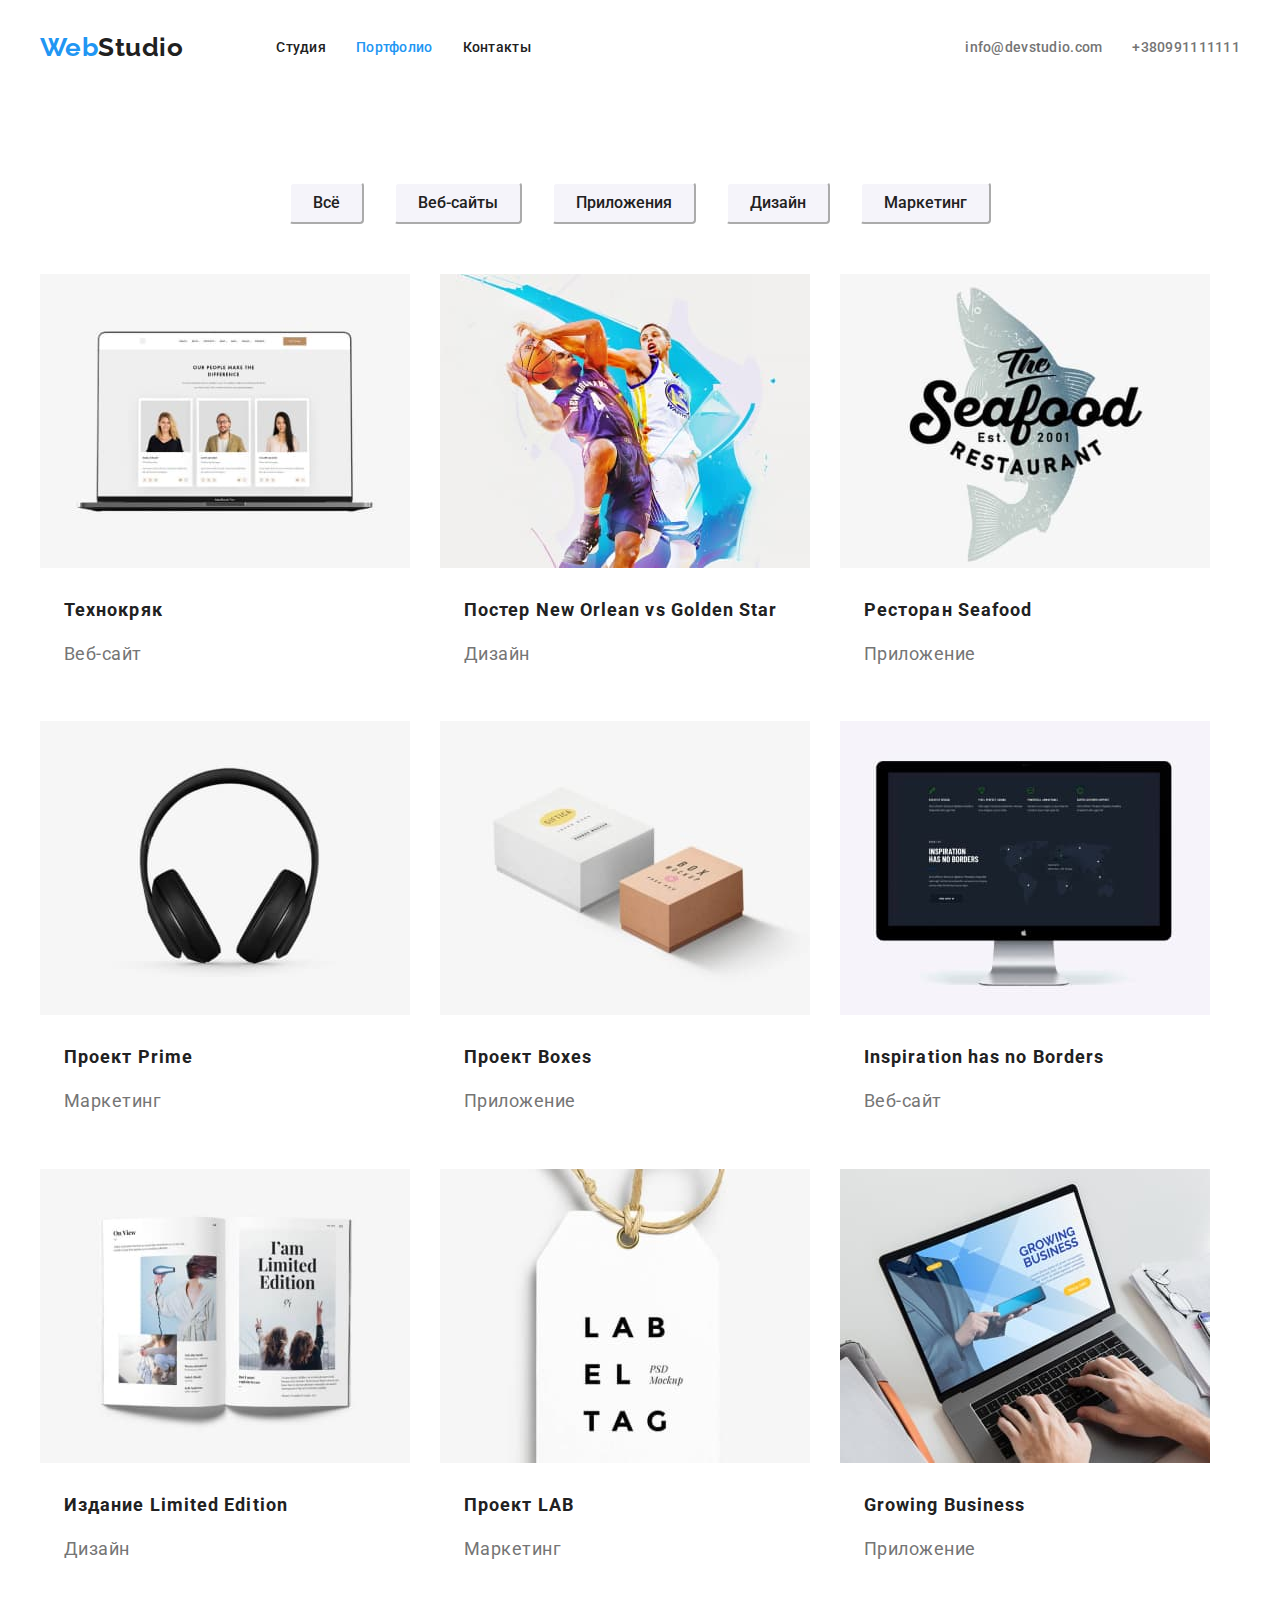
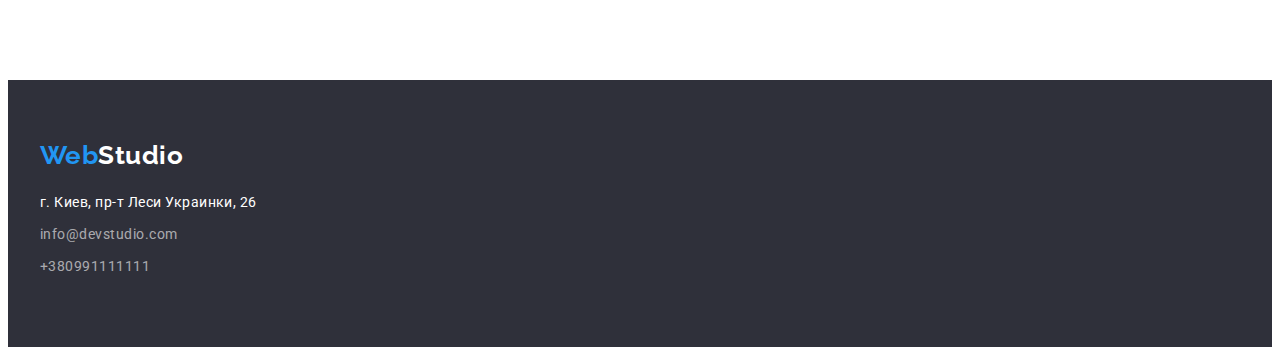
==== commit 6ad2bfa8: "comit 12" ====
--- a/portfolio.html
+++ b/portfolio.html
@@ -41,7 +41,7 @@
 
   <!-- list -->
   <main>
-    <section class="button conteiner two-page">
+    <section class="conteiner two-page">
         <ul class="list main">
           <li class="item"><button type="button" class="secondary">Всё</button></li>
           <li class="item"><button type="button" class="secondary">Веб-сайты</button></li>
--- a/css/styles.css
+++ b/css/styles.css
@@ -39,7 +39,7 @@
   padding-left: 15px;
   padding-right: 15px;
 
-  outline: 2px solid rgb(225, 169, 159);
+  /* outline: 2px solid rgb(225, 169, 159); */
 }
 
 /* logo----------------------------------------  */
@@ -81,32 +81,34 @@
 }
 
 /* button two page ---------------------------------------- */
-.button.conteiner .list.main {
+.conteiner .list.main {
   display: flex;
   justify-content: center;
 }
-.button.conteiner .main .item:not(:last-child) {
-  margin-right: 30px;
-}
-.button .secondary {
+
+.conteiner .main .item:not(:last-child) {
+  margin-right: 30px;
+}
+
+.two-page .secondary {
+  display: flex;
   padding-top: 6px;
   padding-bottom: 6px;
-  padding-right: 22px;
+  padding-left: 22px;
   padding-right: 22px;
 
   font-family: Roboto, sans-serif;
   color: var(--primery-text-cplor);
   background-color: var(--secondary-color-two);
-  cursor: pointer;
-  font-family: Roboto, sans-serif;
   font-weight: 500;
   font-size: 16px;
   line-height: 1.62;
   border-radius: 4px;
-}
-
-.button .secondary:hover,
-.button .secondary:focus {
+  border-color: #fff;
+}
+
+.two-page .secondary:hover,
+.two-page .secondary:focus {
   color: var(--primary-wite-color);
   background-color: var(--akcent);
   box-shadow: 0px 3px 1px rgba(0, 0, 0, 0.1), 0px 1px 2px rgba(0, 0, 0, 0.08),
@@ -306,6 +308,7 @@
 .photo-t-p {
   display: flex;
   flex-wrap: wrap;
+  padding-top: 50px;
   /* justify-content: space-between; */
 }
 .photo-t-p .item {
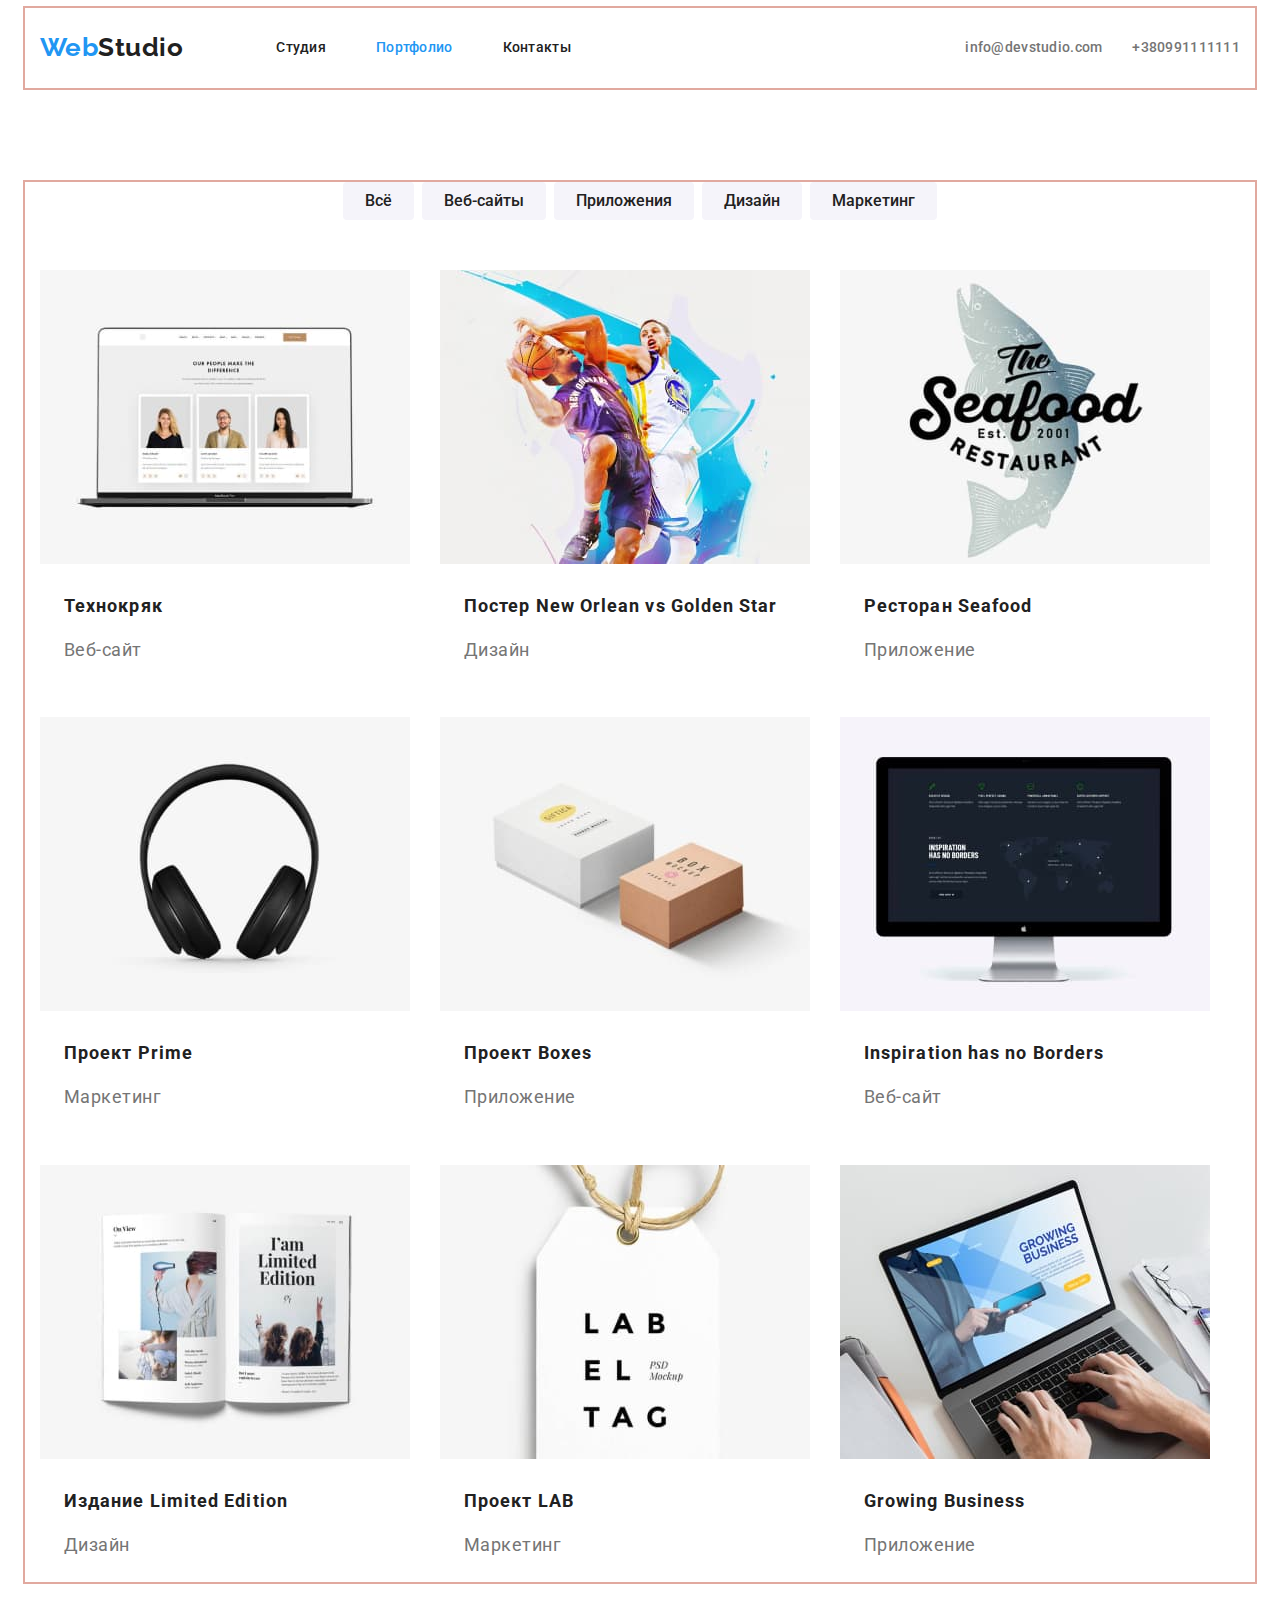
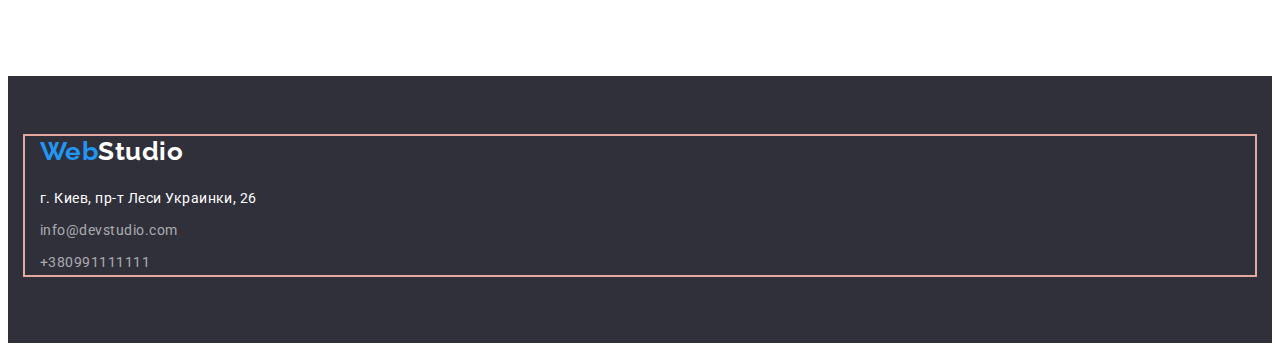
==== commit 82e7e580: "comit 13" ====
--- a/portfolio.html
+++ b/portfolio.html
@@ -40,7 +40,7 @@
   </header>
 
   <!-- list -->
-  <main>
+  <main class="main">
     <section class="conteiner two-page">
         <ul class="list main">
           <li class="item"><button type="button" class="secondary">Всё</button></li>
--- a/css/styles.css
+++ b/css/styles.css
@@ -39,7 +39,7 @@
   padding-left: 15px;
   padding-right: 15px;
 
-  /* outline: 2px solid rgb(225, 169, 159); */
+  outline: 2px solid rgb(225, 169, 159);
 }
 
 /* logo----------------------------------------  */
@@ -62,7 +62,7 @@
 /* BUTTON ----------------------------------------  */
 
 /* button hero ---------------------------------------- */
-.button .primary {
+.hero .primary {
   margin-top: 30px;
 
   width: 200px;
@@ -81,21 +81,20 @@
 }
 
 /* button two page ---------------------------------------- */
-.conteiner .list.main {
+.two-page.conteiner .list.main {
   display: flex;
   justify-content: center;
 }
-
 .conteiner .main .item:not(:last-child) {
-  margin-right: 30px;
-}
-
+  margin-right: 8px;
+}
 .two-page .secondary {
-  display: flex;
   padding-top: 6px;
   padding-bottom: 6px;
   padding-left: 22px;
   padding-right: 22px;
+  border-radius: 4px;
+  border: 0ch;
 
   font-family: Roboto, sans-serif;
   color: var(--primery-text-cplor);
@@ -103,8 +102,6 @@
   font-weight: 500;
   font-size: 16px;
   line-height: 1.62;
-  border-radius: 4px;
-  border-color: #fff;
 }
 
 .two-page .secondary:hover,
@@ -133,7 +130,7 @@
   display: flex;
 }
 .site-nav .item:not(:last-child) {
-  margin-right: 30px;
+  margin-right: 50px;
 }
 /* .site-nav .item + .item {
   margin-left: 30px;
@@ -190,7 +187,7 @@
 /* content one page ---------------------------------------- */
 
 /* hero ---------------------------------------- */
-.content.button {
+.content.hero {
   text-align: center;
 
   padding-top: 200px;
@@ -210,23 +207,46 @@
   line-height: 1.36;
   letter-spacing: 0.06em;
 }
+
 /* work ---------------------------------------- */
+
+.content.work {
+  padding-top: 94px;
+}
 .content .work {
   display: flex;
-  padding-top: 94px;
 }
 .content .work .item:not(:last-child) {
   margin-right: 30px;
 }
+
+.content .work .item2 {
+  width: 270px;
+  height: 120px;
+
+  background-image: url(../images/Vector.png);
+  background-repeat: no-repeat;
+  background-position: center;
+  background-color: var(--secondary-color-two);
+}
+/* .content .work .item2 .item3 {
+  display: flex;
+  padding-top: 25px;
+  margin-left: auto;
+  margin-right: auto;
+} */
+
 .content .work-main {
   display: flex;
   padding-bottom: 10px;
+  padding-top: 30px;
 
   text-transform: uppercase;
   font-weight: 700;
   font-size: 14px;
   line-height: 1.14;
 }
+
 .content .work-secondary {
   width: 270px;
   height: 75px;
@@ -255,14 +275,14 @@
   line-height: 1.16;
   text-align: center;
 }
+
 /* employees ---------------------------------------- */
 .employees {
-  background-color: var(--secondary-color-two);
-}
-.employees .conteiner {
   padding-top: 94px;
   padding-bottom: 94px;
-}
+  background-color: var(--secondary-color-two);
+}
+
 .employees .head-text {
   margin-bottom: 50px;
   font-weight: 700;
@@ -278,29 +298,33 @@
 }
 .employees .fon {
   background-color: var(--primary-wite-color);
+  box-shadow: 0px 1px 3px rgba(0, 0, 0, 0.12), 0px 1px 1px rgba(0, 0, 0, 0.14),
+    0px 2px 1px rgba(0, 0, 0, 0.2);
+  border-radius: 0px 0px 4px 4px;
+}
+
+.employees-div {
+  display: block;
+  text-align: center;
+  padding-top: 30px;
+  padding-bottom: 30px;
 }
 .employees-main {
-  display: flex;
-  margin-top: 30px;
-  margin-bottom: 10px;
-  justify-content: center;
+  padding-bottom: 10px;
 
   font-weight: 500;
   font-size: 16px;
   line-height: 1.18;
 }
+
 .employees-secondary {
-  display: flex;
-  margin-bottom: 30px;
-  justify-content: center;
-
   color: var(--secondary-color);
   font-size: 16px;
   line-height: 1.18;
 }
 
 /* content two page ---------------------------------------- */
-.conteiner.two-page {
+main.main {
   padding-top: 94px;
   padding-bottom: 94px;
 }
@@ -355,12 +379,11 @@
 
 /* FOOTER ---------------------------------------- */
 footer {
-  background-color: var(--color-fon-hed-fot);
-}
-.footer.conteiner {
   padding-top: 60px;
   padding-bottom: 60px;
-}
+  background-color: var(--color-fon-hed-fot);
+}
+
 .footer .logo {
   display: block;
   margin-bottom: 20px;
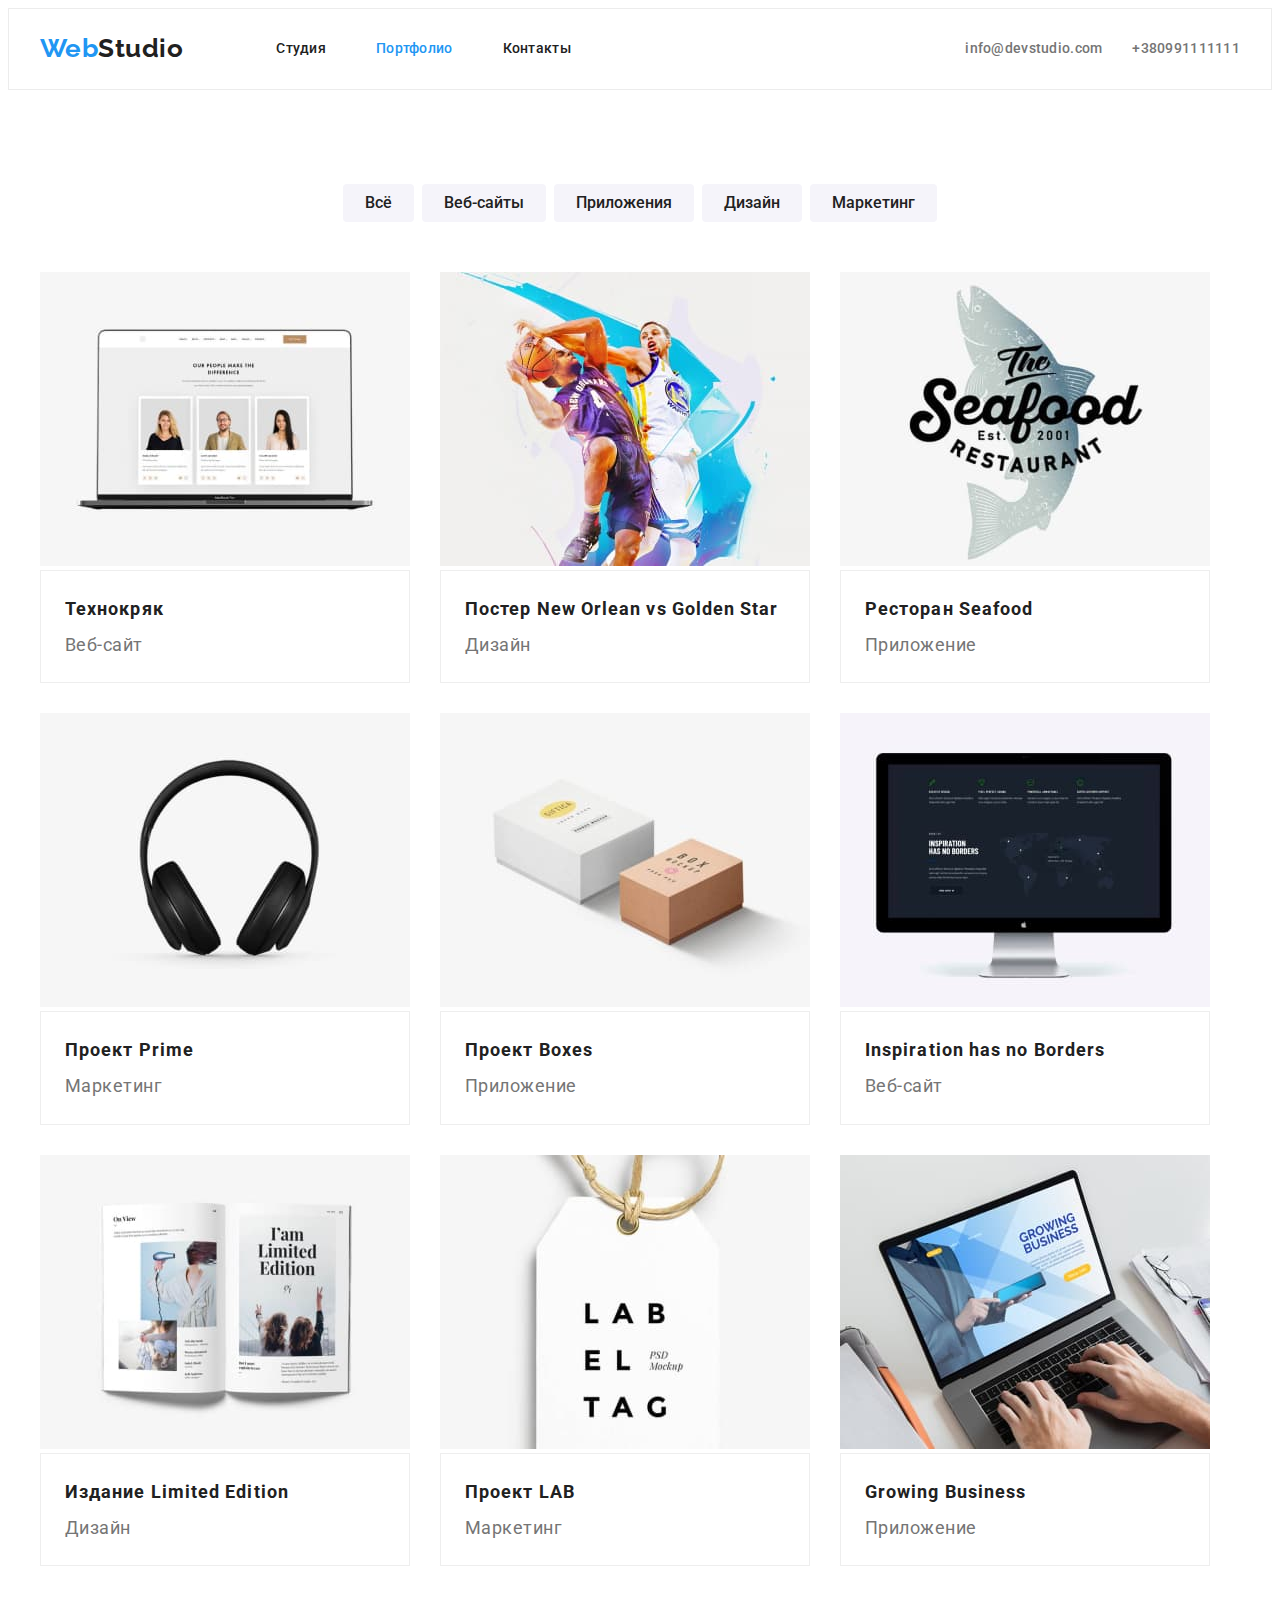
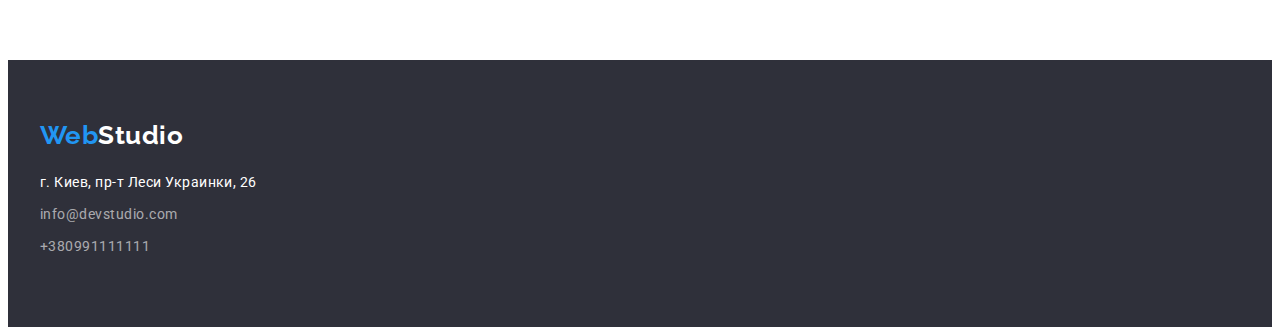
==== commit 45752ec6: "comit 14" ====
--- a/portfolio.html
+++ b/portfolio.html
@@ -55,64 +55,91 @@
         <li class="item">
           <a href="/" class="photo-text">
             <img src="./images/portfolio1.jpg" Width="370" alt="ноутбук" />
-            <dt class="photo-main">Технокряк</dt>
-            <p class="photo-secondary">Веб-сайт</p>
+            <div class="photo-div">
+              <h3 class="photo-main">Технокряк</h3>
+              <p class="photo-secondary">Веб-сайт</p>
+            </div>
+            
           </a>
         </li>
         <li class="item">
           <a href="/" class="photo-text">
             <img src="./images/portfolio2.jpg" Width="370" alt="игра" />
-            <dt class="photo-main">Постер New Orlean vs Golden Star</dt>
-            <p class="photo-secondary">Дизайн</p>
+            <div class="photo-div">
+              <h3 class="photo-main">Постер New Orlean vs Golden Star</h3>
+              <p class="photo-secondary">Дизайн</p>
+            </div>
+            
           </a>
         </li>
         <li class="item">
           <a href="/" class="photo-text">
             <img src="./images/portfolio3.jpg" Width="370" alt="принт" />
-            <dt class="photo-main">Ресторан Seafood</dt>
-            <p class="photo-secondary">Приложение</p>
+            <div class="photo-div">
+              <h3 class="photo-main">Ресторан Seafood</h3>
+              <p class="photo-secondary">Приложение</p>
+            </div>
+            
           </a>
         </li>
         <li class="item">
           <a href="/" class="photo-text">
             <img src="./images/portfolio4.jpg" Width="370" alt="наушники" />
-            <dt class="photo-main">Проект Prime</dt>
-            <p class="photo-secondary">Маркетинг</p>
+            <div class="photo-div">
+              <h3 class="photo-main">Проект Prime</h3>
+              <p class="photo-secondary">Маркетинг</p>
+            </div>
+            
           </a>
         </li>
         <li class="item">
           <a href="/" class="photo-text">
             <img src="./images/portfolio5.jpg" Width="370" alt="коробки" />
-            <dt class="photo-main">Проект Boxes</dt>
-            <p class="photo-secondary">Приложение</p>
+            <div class="photo-div">
+              <h3 class="photo-main">Проект Boxes</h3>
+              <p class="photo-secondary">Приложение</p>
+            </div>
+            
           </a>
         </li>
         <li class="item">
           <a href="/" class="photo-text">
             <img src="./images/portfolio6.jpg" Width="370" alt="монитор" />
-            <dt class="photo-main">Inspiration has no Borders</dt>
-            <p class="photo-secondary">Веб-сайт</p>
+            <div class="photo-div">
+              <h3 class="photo-main">Inspiration has no Borders</h3>
+              <p class="photo-secondary">Веб-сайт</p>
+            </div>
+            
           </a>
         </li>
         <li class="item">
           <a href="/" class="photo-text">
             <img src="./images/portfolio7.jpg" Width="370" alt="каталог" />
-            <dt class="photo-main">Издание Limited Edition</dt>
-            <p class="photo-secondary">Дизайн</p>
+            <div class="photo-div">
+              <h3 class="photo-main">Издание Limited Edition</h3>
+              <p class="photo-secondary">Дизайн</p>
+            </div>
+            
           </a>
         </li>
         <li class="item">
           <a href="/" class="photo-text">
             <img src="./images/portfolio8.jpg" Width="370" alt="лейбл"/>
-            <dt class="photo-main">Проект LAB</dt>
-            <p class="photo-secondary">Маркетинг</p>
+            <div class="photo-div">
+              <h3 class="photo-main">Проект LAB</h3>
+              <p class="photo-secondary">Маркетинг</p>
+            </div>
+            
           </a>
         </li>
         <li class="item">
           <a href="/" class="photo-text">
             <img src="./images/portfolio9.jpg" Width="370" alt="робота"/>
-            <dt class="photo-main">Growing Business</dt>
-            <p class="photo-secondary">Приложение</p>
+            <div class="photo-div">
+              <h3 class="photo-main">Growing Business</h3>
+              <p class="photo-secondary">Приложение</p>
+            </div>
+            
           </a>
         </li>
       </ul>
--- a/css/styles.css
+++ b/css/styles.css
@@ -39,24 +39,7 @@
   padding-left: 15px;
   padding-right: 15px;
 
-  outline: 2px solid rgb(225, 169, 159);
-}
-
-/* logo----------------------------------------  */
-
-.logo {
-  margin-right: 93px;
-
-  color: var(--akcent);
-  font-family: Raleway, sans-serif;
-  font-weight: 700;
-  font-size: 26px;
-  line-height: 1.2;
-  text-decoration: none;
-}
-
-.logo .studio {
-  color: var(--primery-text-cplor);
+  /* outline: 2px solid rgb(225, 169, 159); */
 }
 
 /* BUTTON ----------------------------------------  */
@@ -114,6 +97,9 @@
 
 /* HEADER ---------------------------------------- */
 
+header {
+  border: 1px solid #ececec;
+}
 .main-meny {
   display: flex;
 }
@@ -123,6 +109,22 @@
 }
 .site-nav .link.curent {
   color: var(--akcent);
+}
+
+/* logo----------------------------------------  */
+.logo {
+  margin-right: 93px;
+
+  color: var(--akcent);
+  font-family: Raleway, sans-serif;
+  font-weight: 700;
+  font-size: 26px;
+  line-height: 1.2;
+  text-decoration: none;
+}
+
+.logo .studio {
+  color: var(--primery-text-cplor);
 }
 
 /* nav ---------------------------------------- */
@@ -355,12 +357,17 @@
   padding: 0;
   text-decoration: none;
 }
+
+.photo-div {
+  padding-top: 20px;
+  padding-bottom: 20px;
+  padding-left: 24px;
+  padding-right: 24px;
+
+  border: 1px solid #eeeeee;
+}
+
 .photo-main {
-  display: block;
-  padding-bottom: 8px;
-  padding-top: 20px;
-  padding-left: 24px;
-
   color: var(--primery-text-cplor);
   font-weight: 700;
   font-size: 18px;
@@ -368,10 +375,6 @@
   letter-spacing: 0.06em;
 }
 .photo-secondary {
-  display: block;
-  padding-left: 24px;
-  padding-bottom: 20px;
-
   color: var(--secondary-color);
   font-size: 18px;
   line-height: 1.97;
